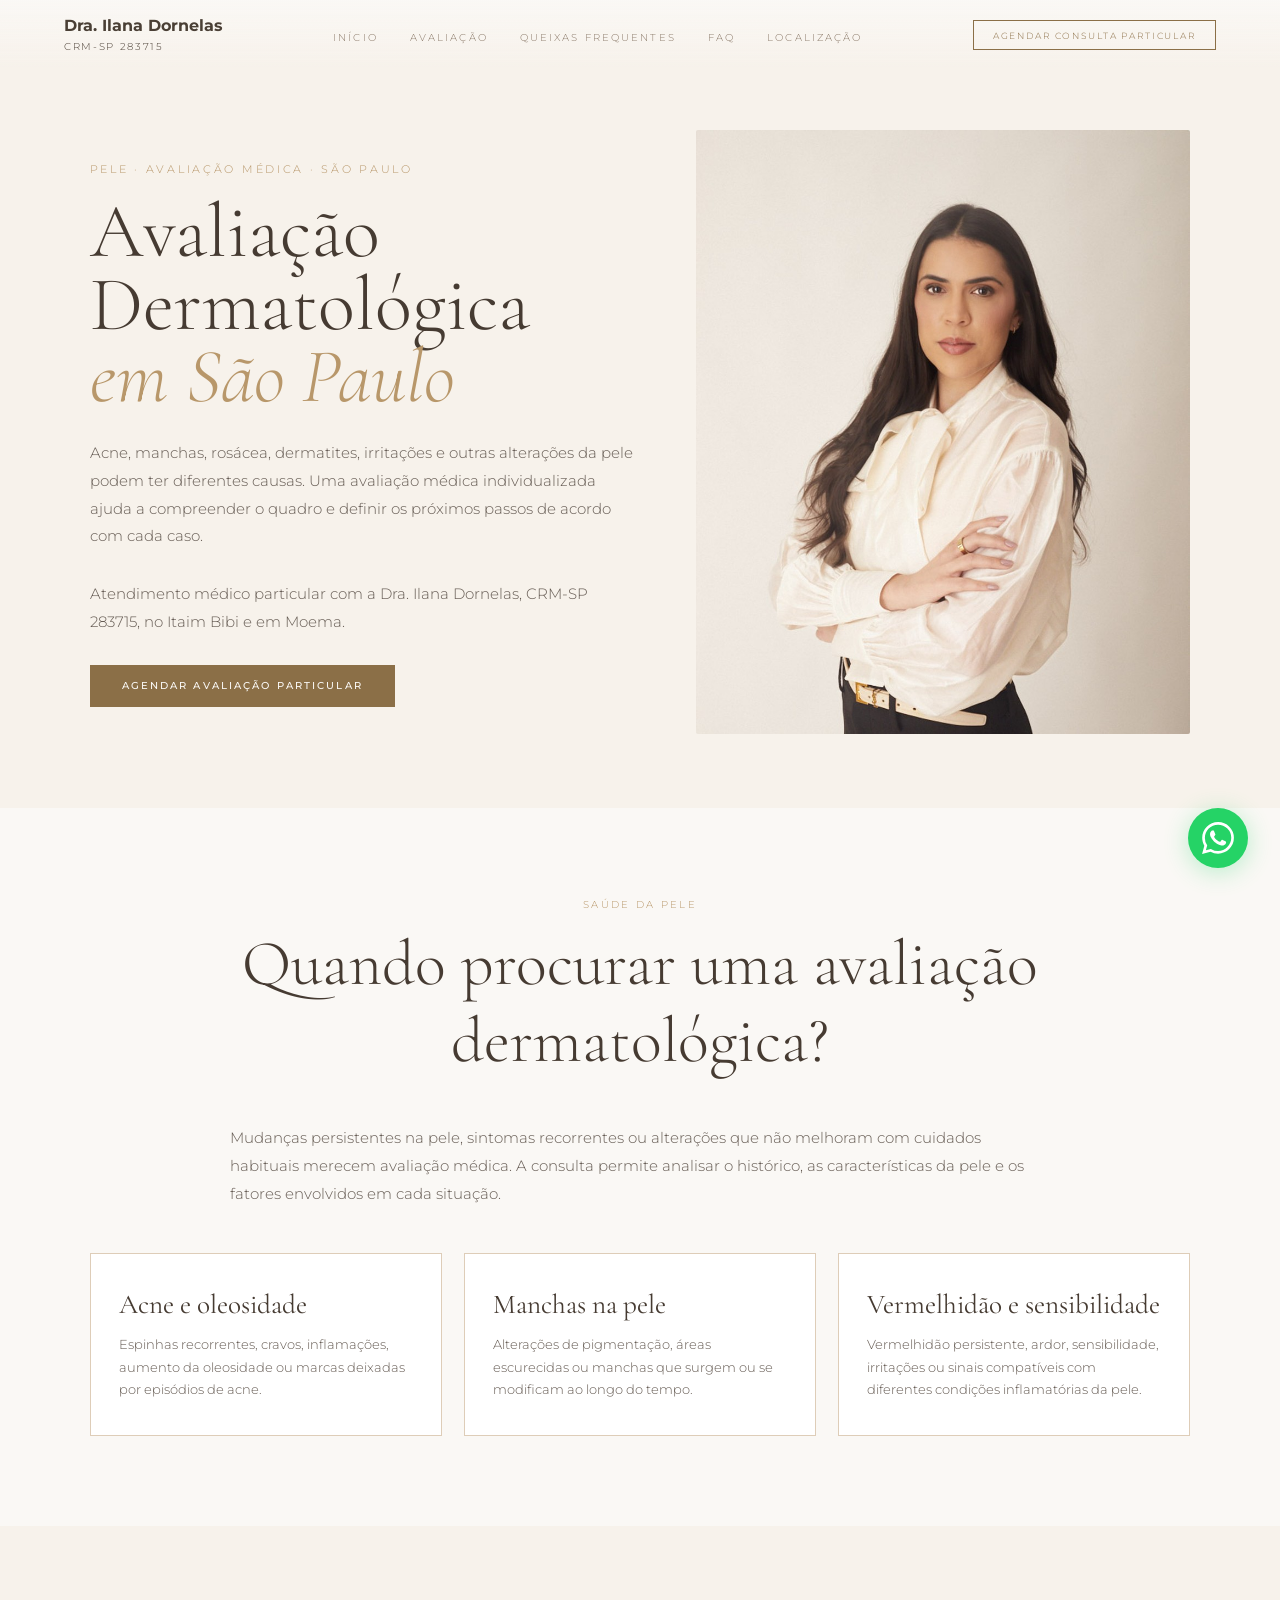
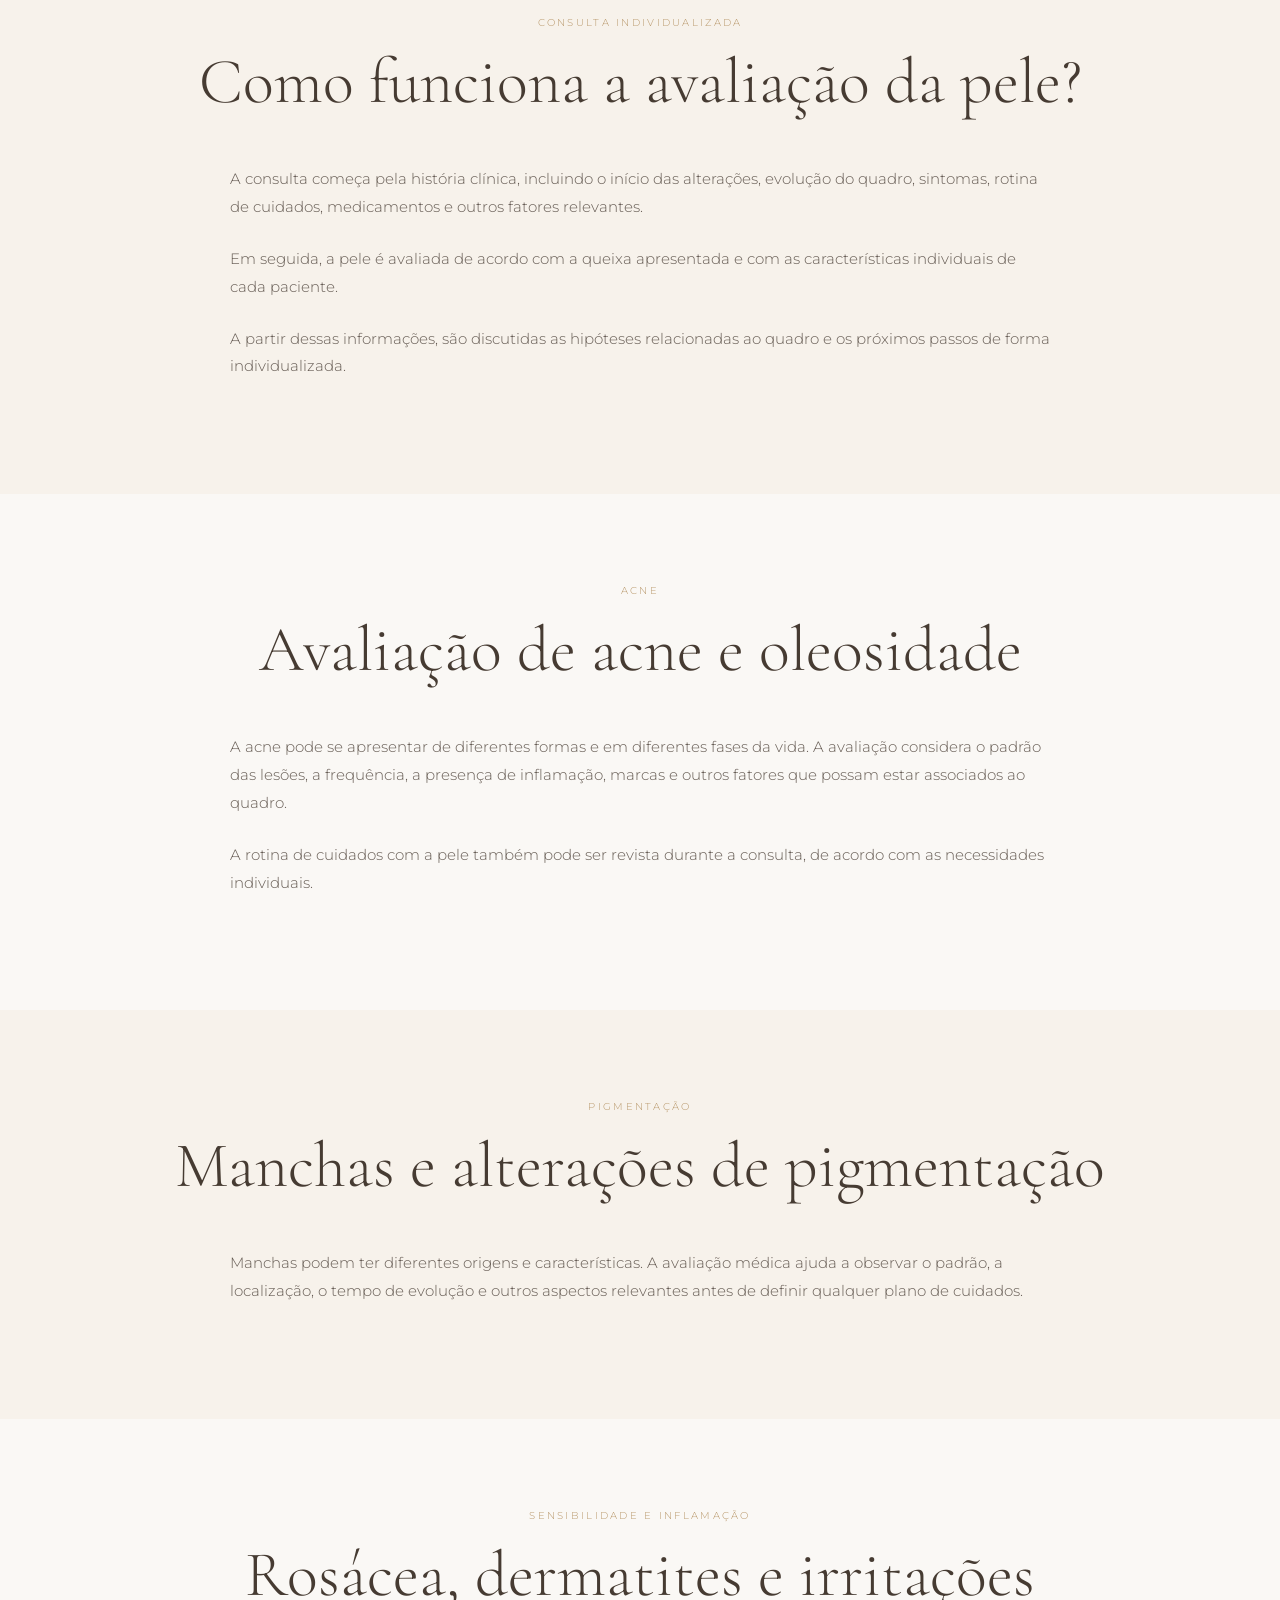
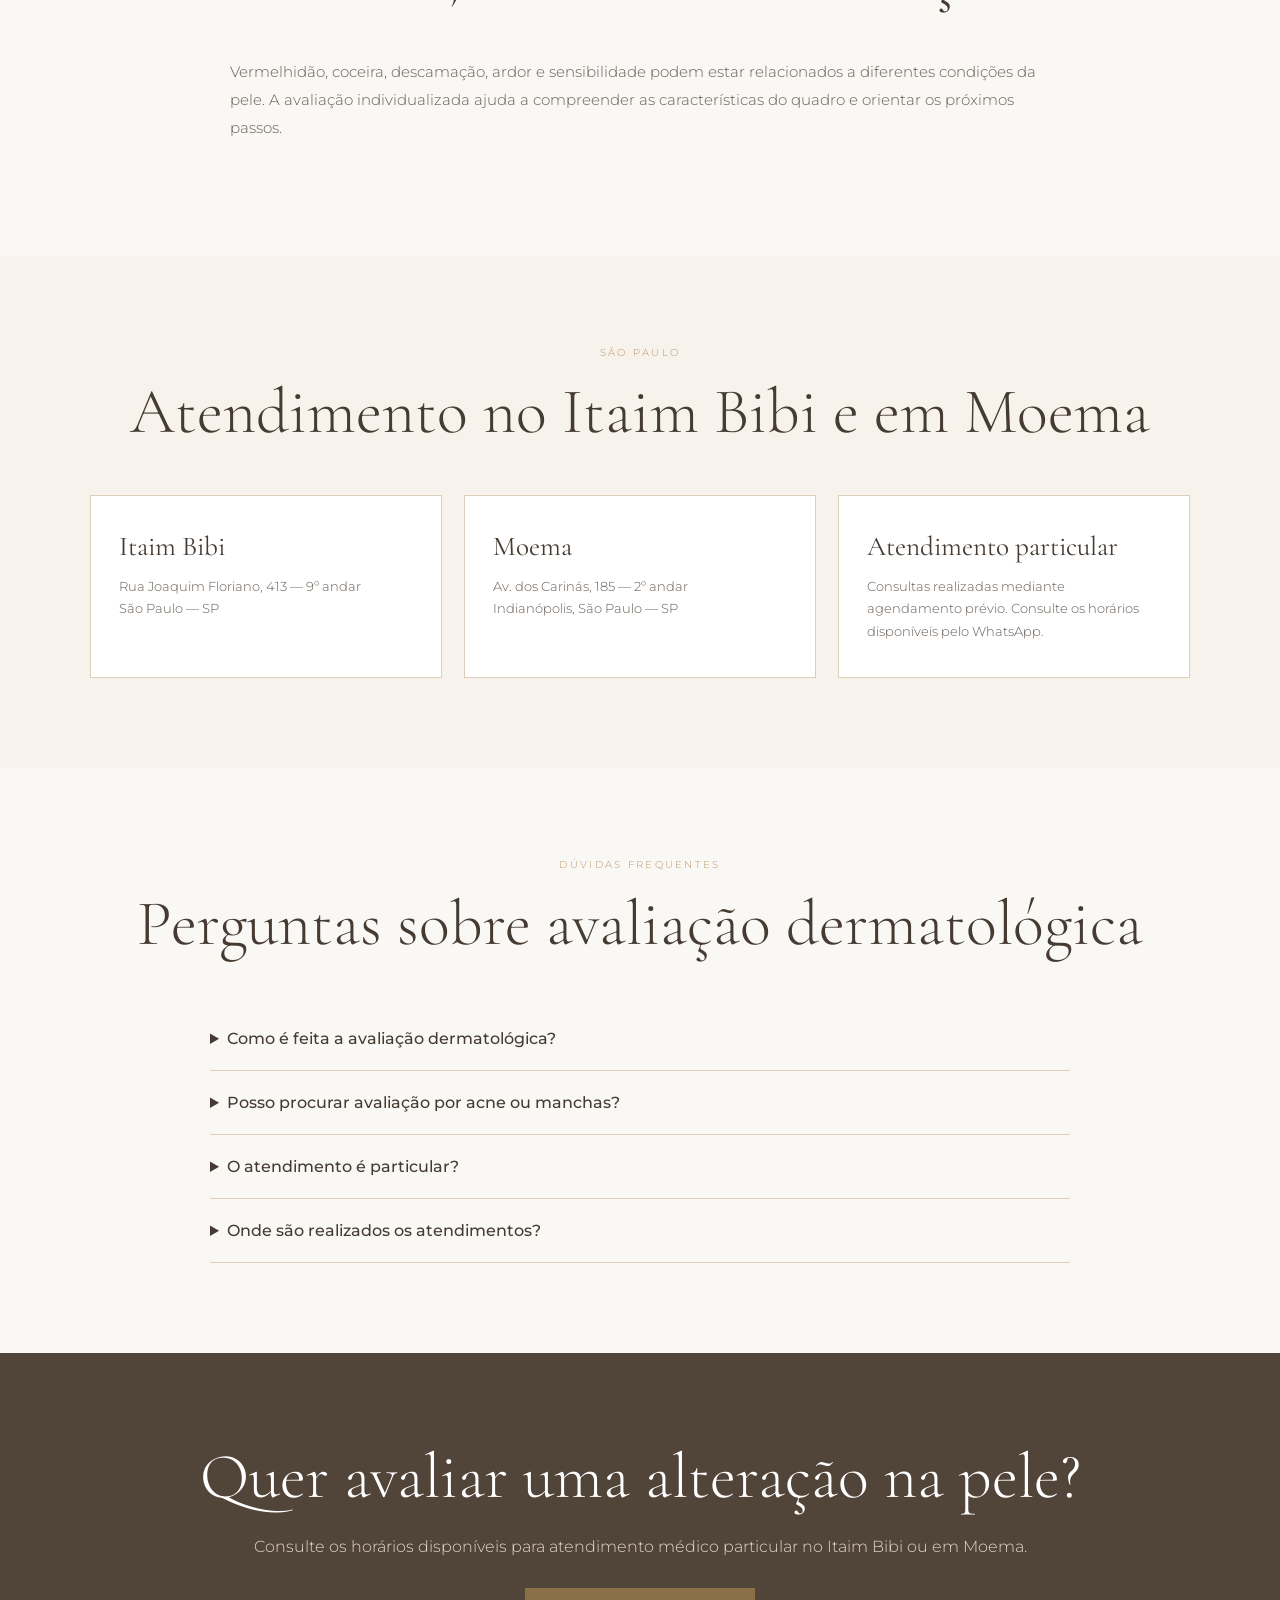
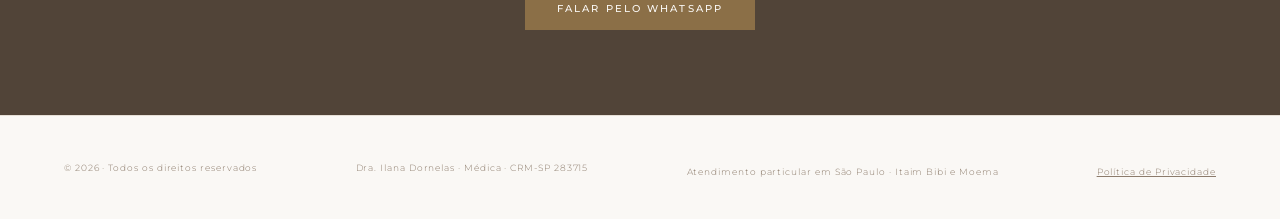
==== avaliacao-dermatologica-sao-paulo/index.html @ 8acc09e6 "corrige estrutura da landing de avaliacao dermatologica" ====
<!DOCTYPE html>
<html lang="pt-BR">
<head>

<!-- Google Tag Manager -->
<script>
(function(w,d,s,l,i){
  w[l]=w[l]||[];
  w[l].push({'gtm.start':new Date().getTime(),event:'gtm.js'});
  var f=d.getElementsByTagName(s)[0],
      j=d.createElement(s),
      dl=l!='dataLayer'?'&l='+l:'';
  j.async=true;
  j.src='https://www.googletagmanager.com/gtm.js?id='+i+dl;
  f.parentNode.insertBefore(j,f);
})(window,document,'script','dataLayer','GTM-52NNBG28');
</script>
<!-- End Google Tag Manager -->

<meta charset="UTF-8">
<meta name="viewport" content="width=device-width, initial-scale=1.0">

<title>Avaliação Dermatológica em São Paulo | Dra. Ilana Dornelas</title>

<meta name="description"
content="Avaliação dermatológica em São Paulo para acne, manchas, rosácea, dermatites, irritações e outras alterações da pele. Atendimento médico particular no Itaim Bibi e em Moema.">

<meta name="author" content="Dra. Ilana Dornelas">
<meta name="robots" content="index, follow">
<meta name="theme-color" content="#B8976A">

<link rel="canonical"
href="https://drailanadornelas.com.br/avaliacao-dermatologica-sao-paulo/">

<!-- Open Graph -->
<meta property="og:type" content="website">
<meta property="og:url"
content="https://drailanadornelas.com.br/avaliacao-dermatologica-sao-paulo/">
<meta property="og:title"
content="Avaliação Dermatológica em São Paulo | Dra. Ilana Dornelas">
<meta property="og:description"
content="Consulta médica particular para avaliação de acne, manchas, rosácea, dermatites, irritações e outras alterações da pele em São Paulo.">
<meta property="og:image"
content="https://drailanadornelas.com.br/assets/images/og-image.jpg">
<meta property="og:locale" content="pt_BR">
<meta property="og:site_name" content="Dra. Ilana Dornelas">

<!-- Favicons -->
<link rel="icon" type="image/svg+xml" href="../assets/images/favicon.svg">
<link rel="icon" type="image/png" sizes="32x32"
href="../assets/images/favicon-32x32.png">
<link rel="apple-touch-icon" sizes="180x180"
href="../assets/images/apple-touch-icon.png">

<!-- Structured Data -->
<script type="application/ld+json">
{
  "@context": "https://schema.org",
  "@type": "MedicalWebPage",
  "name": "Avaliação Dermatológica em São Paulo",
  "description": "Informações sobre avaliação médica da pele para acne, manchas, rosácea, dermatites, irritações e outras alterações cutâneas.",
  "url": "https://drailanadornelas.com.br/avaliacao-dermatologica-sao-paulo/",
  "author": {
    "@type": "Person",
    "name": "Dra. Ilana Dornelas",
    "jobTitle": "Médica",
    "url": "https://drailanadornelas.com.br/"
  }
}
</script>

<link rel="preconnect" href="https://fonts.googleapis.com">
<link rel="preconnect" href="https://fonts.gstatic.com" crossorigin>

<link href="https://fonts.googleapis.com/css2?family=Cormorant+Garamond:ital,wght@0,300;0,400;0,500;1,300;1,400&family=Montserrat:wght@300;400;500;600&display=swap"
rel="stylesheet">

<link rel="stylesheet" href="../assets/css/style.css">

<style>
.lp-hero {
  min-height: 88vh;
  display: flex;
  align-items: center;
  padding: 130px 7% 70px;
  background: #f7f2eb;
}

.lp-hero-grid {
  width: 100%;
  max-width: 1280px;
  margin: auto;
  display: grid;
  grid-template-columns: 1.05fr .95fr;
  gap: 60px;
  align-items: center;
}

.lp-eyebrow {
  font-family: Montserrat, sans-serif;
  text-transform: uppercase;
  letter-spacing: .25em;
  font-size: .68rem;
  color: #B8976A;
  margin-bottom: 20px;
}

.lp-title {
  font-family: "Cormorant Garamond", serif;
  font-weight: 300;
  font-size: clamp(3rem,6vw,5.4rem);
  line-height: .95;
  color: #463b32;
  margin: 0 0 25px;
}

.lp-title em {
  color: #B8976A;
  font-weight: 300;
}

.lp-intro {
  max-width: 620px;
  font-family: Montserrat, sans-serif;
  font-size: .96rem;
  line-height: 1.8;
  color: #665c54;
  margin-bottom: 30px;
}

.lp-photo {
  width: 100%;
  max-height: 660px;
  object-fit: cover;
  object-position: top center;
  border-radius: 2px;
}

.lp-section {
  padding: 90px 7%;
}

.lp-section.alt {
  background: #f7f2eb;
}

.lp-inner {
  max-width: 1120px;
  margin: auto;
}

.lp-label {
  text-align: center;
  font-family: Montserrat, sans-serif;
  text-transform: uppercase;
  letter-spacing: .22em;
  font-size: .65rem;
  color: #B8976A;
  margin-bottom: 14px;
}

.lp-h2 {
  text-align: center;
  font-family: "Cormorant Garamond", serif;
  font-weight: 300;
  font-size: clamp(2.4rem,5vw,4rem);
  color: #463b32;
  margin: 0 0 45px;
}

.lp-text {
  max-width: 820px;
  margin: 0 auto 24px;
  font-family: Montserrat, sans-serif;
  line-height: 1.85;
  color: #665c54;
  font-size: .94rem;
}

.lp-grid {
  display: grid;
  grid-template-columns: repeat(3,1fr);
  gap: 22px;
  margin-top: 45px;
}

.lp-card {
  padding: 34px 28px;
  border: 1px solid #decdb8;
  background: #fff;
}

.lp-card h3 {
  font-family: "Cormorant Garamond", serif;
  font-size: 1.7rem;
  font-weight: 400;
  color: #463b32;
  margin: 0 0 12px;
}

.lp-card p {
  font-family: Montserrat, sans-serif;
  line-height: 1.7;
  font-size: .84rem;
  color: #665c54;
}

.lp-cta {
  padding: 85px 7%;
  text-align: center;
  background: #514438;
}

.lp-cta h2 {
  font-family: "Cormorant Garamond", serif;
  color: #fff;
  font-size: clamp(2.5rem,5vw,4rem);
  font-weight: 300;
  margin: 0 0 18px;
}

.lp-cta p {
  color: #e5d9ca;
  font-family: Montserrat, sans-serif;
  margin-bottom: 28px;
  line-height: 1.7;
}

.lp-faq {
  max-width: 860px;
  margin: auto;
}

.lp-faq details {
  border-bottom: 1px solid #decdb8;
  padding: 22px 0;
}

.lp-faq summary {
  cursor: pointer;
  font-family: Montserrat, sans-serif;
  color: #463b32;
  font-weight: 500;
}

.lp-faq details p {
  font-family: Montserrat, sans-serif;
  line-height: 1.75;
  color: #665c54;
  font-size: .9rem;
  margin-top: 15px;
}

@media (max-width: 800px) {
  .lp-hero {
    padding: 105px 6% 55px;
  }

  .lp-hero-grid {
    grid-template-columns: 1fr;
    gap: 35px;
  }

  .lp-photo {
    max-height: 500px;
  }

  .lp-grid {
    grid-template-columns: 1fr;
  }

  .lp-section {
    padding: 65px 6%;
  }
}
</style>

</head>

<body>

<!-- Google Tag Manager noscript -->
<noscript>
<iframe src="https://www.googletagmanager.com/ns.html?id=GTM-52NNBG28"
height="0" width="0" style="display:none;visibility:hidden"></iframe>
</noscript>

<nav id="navbar">

  <div class="nav-logo">
    <a href="/" style="text-decoration:none;color:inherit;">
      <strong>Dra. Ilana Dornelas</strong><br>
      <span style="font-size:.65rem;letter-spacing:.16em;">
        CRM-SP 283715
      </span>
    </a>
  </div>

  <ul class="nav-links">
    <li><a href="/">Início</a></li>
    <li><a href="#avaliacao">Avaliação</a></li>
    <li><a href="#queixas">Queixas frequentes</a></li>
    <li><a href="#faq">FAQ</a></li>
    <li><a href="#localizacao">Localização</a></li>
  </ul>

  <a href="#agendamento" class="nav-cta">
    Agendar Consulta Particular
  </a>

</nav>


<!-- HERO -->
<section class="lp-hero">

  <div class="lp-hero-grid">

    <div>

      <p class="lp-eyebrow">
        Pele · Avaliação Médica · São Paulo
      </p>

      <h1 class="lp-title">
        Avaliação Dermatológica<br>
        <em>em São Paulo</em>
      </h1>

      <p class="lp-intro">
        Acne, manchas, rosácea, dermatites, irritações e outras alterações
        da pele podem ter diferentes causas. Uma avaliação médica individualizada
        ajuda a compreender o quadro e definir os próximos passos de acordo com cada caso.
      </p>

      <p class="lp-intro">
        Atendimento médico particular com a Dra. Ilana Dornelas,
        CRM-SP 283715, no Itaim Bibi e em Moema.
      </p>

      <a href="#agendamento" class="btn-primary">
        Agendar Avaliação Particular
      </a>

    </div>

    <div>
      <img
        src="../assets/images/dra-ilana.jpg"
        alt="Dra. Ilana Dornelas - avaliação dermatológica em São Paulo"
        class="lp-photo">
    </div>

  </div>

</section>


<!-- QUANDO AVALIAR -->
<section class="lp-section" id="avaliacao">

  <div class="lp-inner">

    <p class="lp-label">Saúde da pele</p>

    <h2 class="lp-h2">
      Quando procurar uma avaliação dermatológica?
    </h2>

    <p class="lp-text">
      Mudanças persistentes na pele, sintomas recorrentes ou alterações que não melhoram
      com cuidados habituais merecem avaliação médica. A consulta permite analisar o
      histórico, as características da pele e os fatores envolvidos em cada situação.
    </p>

    <div class="lp-grid" id="queixas">

      <div class="lp-card">
        <h3>Acne e oleosidade</h3>
        <p>
          Espinhas recorrentes, cravos, inflamações, aumento da oleosidade
          ou marcas deixadas por episódios de acne.
        </p>
      </div>

      <div class="lp-card">
        <h3>Manchas na pele</h3>
        <p>
          Alterações de pigmentação, áreas escurecidas ou manchas que surgem
          ou se modificam ao longo do tempo.
        </p>
      </div>

      <div class="lp-card">
        <h3>Vermelhidão e sensibilidade</h3>
        <p>
          Vermelhidão persistente, ardor, sensibilidade, irritações ou sinais
          compatíveis com diferentes condições inflamatórias da pele.
        </p>
      </div>

    </div>

  </div>

</section>


<!-- COMO FUNCIONA -->
<section class="lp-section alt">

  <div class="lp-inner">

    <p class="lp-label">Consulta individualizada</p>

    <h2 class="lp-h2">
      Como funciona a avaliação da pele?
    </h2>

    <p class="lp-text">
      A consulta começa pela história clínica, incluindo o início das alterações,
      evolução do quadro, sintomas, rotina de cuidados, medicamentos e outros
      fatores relevantes.
    </p>

    <p class="lp-text">
      Em seguida, a pele é avaliada de acordo com a queixa apresentada e com as
      características individuais de cada paciente.
    </p>

    <p class="lp-text">
      A partir dessas informações, são discutidas as hipóteses relacionadas ao
      quadro e os próximos passos de forma individualizada.
    </p>

  </div>

</section>


<!-- ACNE -->
<section class="lp-section">

  <div class="lp-inner">

    <p class="lp-label">Acne</p>

    <h2 class="lp-h2">
      Avaliação de acne e oleosidade
    </h2>

    <p class="lp-text">
      A acne pode se apresentar de diferentes formas e em diferentes fases da vida.
      A avaliação considera o padrão das lesões, a frequência, a presença de inflamação,
      marcas e outros fatores que possam estar associados ao quadro.
    </p>

    <p class="lp-text">
      A rotina de cuidados com a pele também pode ser revista durante a consulta,
      de acordo com as necessidades individuais.
    </p>

  </div>

</section>


<!-- MANCHAS -->
<section class="lp-section alt">

  <div class="lp-inner">

    <p class="lp-label">Pigmentação</p>

    <h2 class="lp-h2">
      Manchas e alterações de pigmentação
    </h2>

    <p class="lp-text">
      Manchas podem ter diferentes origens e características. A avaliação médica
      ajuda a observar o padrão, a localização, o tempo de evolução e outros aspectos
      relevantes antes de definir qualquer plano de cuidados.
    </p>

  </div>

</section>


<!-- ROSÁCEA / DERMATITES -->
<section class="lp-section">

  <div class="lp-inner">

    <p class="lp-label">Sensibilidade e inflamação</p>

    <h2 class="lp-h2">
      Rosácea, dermatites e irritações
    </h2>

    <p class="lp-text">
      Vermelhidão, coceira, descamação, ardor e sensibilidade podem estar relacionados
      a diferentes condições da pele. A avaliação individualizada ajuda a compreender
      as características do quadro e orientar os próximos passos.
    </p>

  </div>

</section>


<!-- LOCALIZAÇÃO -->
<section class="lp-section alt" id="localizacao">

  <div class="lp-inner">

    <p class="lp-label">São Paulo</p>

    <h2 class="lp-h2">
      Atendimento no Itaim Bibi e em Moema
    </h2>

    <div class="lp-grid">

      <div class="lp-card">
        <h3>Itaim Bibi</h3>
        <p>
          Rua Joaquim Floriano, 413 — 9º andar<br>
          São Paulo — SP
        </p>
      </div>

      <div class="lp-card">
        <h3>Moema</h3>
        <p>
          Av. dos Carinás, 185 — 2º andar<br>
          Indianópolis, São Paulo — SP
        </p>
      </div>

      <div class="lp-card">
        <h3>Atendimento particular</h3>
        <p>
          Consultas realizadas mediante agendamento prévio.
          Consulte os horários disponíveis pelo WhatsApp.
        </p>
      </div>

    </div>

  </div>

</section>


<!-- FAQ -->
<section class="lp-section" id="faq">

  <div class="lp-inner">

    <p class="lp-label">Dúvidas frequentes</p>

    <h2 class="lp-h2">
      Perguntas sobre avaliação dermatológica
    </h2>

    <div class="lp-faq">

      <details>
        <summary>Como é feita a avaliação dermatológica?</summary>
        <p>
          A consulta inclui história clínica e avaliação da pele de acordo com
          a queixa apresentada e as características de cada paciente.
        </p>
      </details>

      <details>
        <summary>Posso procurar avaliação por acne ou manchas?</summary>
        <p>
          Sim. Acne, manchas, vermelhidão, irritações e outras alterações da pele
          podem ser avaliadas em consulta médica.
        </p>
      </details>

      <details>
        <summary>O atendimento é particular?</summary>
        <p>
          Sim. O atendimento é particular e realizado mediante agendamento prévio.
        </p>
      </details>

      <details>
        <summary>Onde são realizados os atendimentos?</summary>
        <p>
          Em São Paulo, no Itaim Bibi e em Moema.
        </p>
      </details>

    </div>

  </div>

</section>


<!-- CTA -->
<section class="lp-cta" id="agendamento">

  <h2>
    Quer avaliar uma alteração na pele?
  </h2>

  <p>
    Consulte os horários disponíveis para atendimento médico
    particular no Itaim Bibi ou em Moema.
  </p>

  <a
    href="https://wa.me/5511925243636?text=Olá!%20Gostaria%20de%20agendar%20uma%20avaliação%20dermatológica%20particular%20com%20a%20Dra.%20Ilana%20Dornelas."
    target="_blank"
    rel="noopener noreferrer"
    class="btn-primary">
    Falar pelo WhatsApp
  </a>

</section>


<footer>

  <div class="footer-copy">
    © 2026 · Todos os direitos reservados
  </div>

  <div class="footer-crm">
    Dra. Ilana Dornelas · Médica · CRM-SP 283715
  </div>

  <div class="footer-crm" style="margin-top:8px;">
    Atendimento particular em São Paulo · Itaim Bibi e Moema
  </div>

  <div class="footer-crm" style="margin-top:8px;">
    <a href="/privacidade.html"
       style="color:inherit;text-decoration:underline;">
      Política de Privacidade
    </a>
  </div>

</footer>


<a
href="https://wa.me/5511925243636?text=Olá!%20Gostaria%20de%20agendar%20uma%20avaliação%20dermatológica%20particular%20com%20a%20Dra.%20Ilana%20Dornelas."
class="whatsapp-float"
target="_blank"
rel="noopener noreferrer"
aria-label="Abrir WhatsApp para agendar avaliação dermatológica">

<svg viewBox="0 0 24 24" fill="white"
xmlns="http://www.w3.org/2000/svg">
<path d="M17.472 14.382c-.297-.149-1.758-.867-2.03-.967-.273-.099-.471-.148-.67.15-.197.297-.767.966-.94 1.164-.173.199-.347.223-.644.075-.297-.15-1.255-.463-2.39-1.475-.883-.788-1.48-1.761-1.653-2.059-.173-.297-.018-.458.13-.606.134-.133.298-.347.446-.52.149-.174.198-.298.298-.497.099-.198.05-.371-.025-.52-.075-.149-.669-1.612-.916-2.207-.242-.579-.487-.5-.669-.51-.173-.008-.371-.01-.57-.01-.198 0-.52.074-.792.372-.272.297-1.04 1.016-1.04 2.479 0 1.462 1.065 2.875 1.213 3.074.149.198 2.096 3.2 5.077 4.487.709.306 1.262.489 1.694.625.712.227 1.36.195 1.871.118.571-.085 1.758-.719 2.006-1.413.248-.694.248-1.289.173-1.413-.074-.124-.272-.198-.57-.347m-5.421 7.403h-.004a9.87 9.87 0 01-5.031-1.378l-.361-.214-3.741.982.998-3.648-.235-.374a9.86 9.86 0 01-1.51-5.26c.001-5.45 4.436-9.884 9.888-9.884 2.64 0 5.122 1.03 6.988 2.898a9.825 9.825 0 012.893 6.994c-.003 5.45-4.437 9.884-9.885 9.884m8.413-18.297A11.815 11.815 0 0012.05 0C5.495 0 .16 5.335.157 11.892c0 2.096.547 4.142 1.588 5.945L.057 24l6.305-1.654a11.882 11.882 0 005.683 1.448h.005c6.554 0 11.89-5.335 11.893-11.893a11.821 11.821 0 00-3.48-8.413Z"/>
</svg>

</a>

<script src="../assets/js/main.js"></script>

</body>
</html>
---- assets/css/style.css ----
*,*::before,*::after{margin:0;padding:0;box-sizing:border-box}

/* ── MANUAL DE MARCA: VARIÁVEIS OFICIAIS ── */
:root{
  --gold:#B8976A;
  --gold-dark:#8B6F47;
  --gold-pale:#D4B896;
  --cream:#FAF8F5;
  --warm:#F2EDE6;
  --surface:#EDE8E0;
  --muted-bg:#E0D9CF;
  --obsidian:#1A1410;
  --text:#4A3F35;
  --text-sec:#6B5A4E;
  --text-muted:#8C7B6B;
  --border:rgba(139,111,71,0.18);
  --border-subtle:rgba(139,111,71,0.08);
  --font-serif:'Cormorant Garamond',Georgia,serif;
  --font-sans:'Montserrat',sans-serif;

  /* Tamanhos tipográficos conforme manual página 6 */
  --font-h1:48pt;
  --font-h2:28pt;
  --font-h3:14pt;
  --font-body:10pt;
  --font-label:7pt;

  /* Letter-spacing */
  --ls-label:0.35em;
  --ls-nav:0.22em;
  --ls-h3:0.08em;

  /* Espaçamentos consistentes */
  --section-padding:7rem 4rem;
  --section-gap:3rem;
  --card-gap:2rem;

  /* Logo sizes */
  --logo-nav-height:56px;
  --logo-footer-height:32px;
}

html{scroll-behavior:smooth}
body{font-family:var(--font-sans);background:var(--cream);color:var(--text);font-weight:300;overflow-x:hidden}

/* ── ANIMAÇÕES ── */
@keyframes fadeInUp{from{opacity:0;transform:translateY(30px)}to{opacity:1;transform:translateY(0)}}
@keyframes fadeIn{from{opacity:0}to{opacity:1}}
.fade-in-up{opacity:0;animation:fadeInUp 0.8s ease-out forwards}
.fade-in{opacity:0;animation:fadeIn 0.6s ease-out forwards}

/* ── NAV ── */
nav{position:fixed;top:0;left:0;right:0;z-index:100;padding:1rem 4rem;display:flex;align-items:center;justify-content:space-between;background:linear-gradient(to bottom,rgba(250,248,245,0.98),rgba(250,248,245,0));transition:background 0.3s,padding 0.3s}
nav.scrolled{background:rgba(250,248,245,0.98);border-bottom:0.5px solid var(--border);padding:0.7rem 4rem}
.nav-logo{display:flex;align-items:center}
.nav-logo-img{display:block;height:var(--logo-nav-height);width:auto;transition:opacity 0.3s ease}
.nav-logo:hover .nav-logo-img{opacity:0.85}
.nav-logo-desktop{display:block}
.nav-logo-mobile{display:none}
.nav-links{display:flex;gap:2rem;list-style:none}
.nav-links a{font-size:0.6rem;letter-spacing:0.22em;text-transform:uppercase;color:var(--text-muted);text-decoration:none;transition:color 0.3s}
.nav-links a:hover{color:var(--gold-dark)}
.nav-cta{font-size:0.58rem;letter-spacing:0.2em;text-transform:uppercase;color:var(--gold-dark);border:0.5px solid var(--gold-dark);padding:0.55rem 1.2rem;text-decoration:none;transition:all 0.3s}
.nav-cta:hover{background:var(--gold-dark);color:var(--cream)}
.nav-burger{display:none;flex-direction:column;gap:5px;background:none;border:none;cursor:pointer;padding:4px}
.nav-burger span{display:block;width:22px;height:1px;background:var(--gold-dark)}

/* ── MOBILE MENU ── */
.mobile-menu{display:none;flex-direction:column;position:fixed;top:0;left:0;right:0;bottom:0;background:var(--cream);z-index:99;padding:5rem 2rem 2rem}
.mobile-menu.open{display:flex}
.mobile-menu a{font-size:0.75rem;letter-spacing:0.2em;text-transform:uppercase;color:var(--text-sec);text-decoration:none;padding:1.2rem 0;border-bottom:0.5px solid var(--border-subtle)}
.mobile-menu a:hover{color:var(--gold-dark)}
.mobile-cta{color:var(--gold-dark)!important;margin-top:1rem;border:0.5px solid var(--gold-dark)!important;text-align:center;padding:1rem!important}

/* ── BOTÕES ── */
.btn-primary{font-size:0.6rem;letter-spacing:0.22em;text-transform:uppercase;background:var(--gold-dark);color:var(--cream);padding:0.95rem 2rem;font-weight:500;font-family:var(--font-sans);transition:all 0.3s;display:inline-block;cursor:pointer;border:none;text-decoration:none;position:relative}
.btn-primary:hover{background:var(--gold)}
.btn-primary:active{transform:scale(0.98)}
.btn-primary:disabled{opacity:0.6;cursor:not-allowed}
.btn-primary.loading{pointer-events:none}
.btn-primary.loading::after{content:'';position:absolute;right:1rem;top:50%;transform:translateY(-50%);width:14px;height:14px;border:2px solid var(--cream);border-top-color:transparent;border-radius:50%;animation:spin 0.8s linear infinite}
@keyframes spin{to{transform:translateY(-50%) rotate(360deg)}}
.btn-ghost{font-size:0.6rem;letter-spacing:0.22em;text-transform:uppercase;color:var(--text-muted);text-decoration:none;transition:color 0.3s;border-bottom:0.5px solid var(--border);padding-bottom:0.2rem}
.btn-ghost:hover{color:var(--gold-dark)}
.btn-outline-gold{font-size:0.6rem;letter-spacing:0.22em;text-transform:uppercase;color:var(--gold-dark);border:0.5px solid var(--gold-dark);padding:0.9rem 2rem;text-decoration:none;transition:all 0.3s;display:inline-flex;align-items:center;gap:0.6rem;font-family:var(--font-sans)}
.btn-outline-gold:hover{background:var(--gold-dark);color:var(--cream)}

/* ── UTILS ── */
.section-label{font-size:var(--font-label);letter-spacing:var(--ls-label);text-transform:uppercase;color:var(--gold);margin-bottom:0.8rem;display:block}
.section-title{font-family:var(--font-serif);font-weight:300;font-size:clamp(2rem,3.5vw,var(--font-h2));line-height:1.15;color:var(--text)}
.section-title em{font-style:italic;color:var(--gold)}

/* ── ELEMENTOS DECORATIVOS ── */
.divider-gold{border-top:0.5px solid var(--gold-pale);width:100%;margin:1.5rem 0}
.divider-vertical{border-left:0.5px solid var(--gold-pale);height:40px}
.border-subtle{border:0.5px solid var(--border-subtle)}

/* ── HERO ── */
.hero{position:relative;min-height:100vh;display:flex;align-items:center;overflow:hidden;background:var(--warm)}
.hero-bg{position:absolute;inset:0;z-index:0}
.hero-bg.no-photo{background:#FAF8F5}
.hero-bg.no-photo::before{content:'';position:absolute;inset:0;background:repeating-linear-gradient(45deg,transparent,transparent 60px,rgba(139,111,71,0.025) 60px,rgba(139,111,71,0.025) 61px),repeating-linear-gradient(-45deg,transparent,transparent 60px,rgba(139,111,71,0.025) 60px,rgba(139,111,71,0.025) 61px)}
.hero-bg.no-photo .hero-overlay{background:transparent}
.hero-initials-placeholder{position:absolute;inset:0;display:flex;align-items:center;justify-content:center;z-index:1}
.hero-initials{font-family:var(--font-serif);font-size:clamp(180px,20vw,280px);font-weight:300;color:#D4B896;letter-spacing:0.05em;opacity:0.25}
.hero-photo{width:100%;height:100%;object-fit:cover;object-position:center top}
.hero-overlay{position:absolute;inset:0;background:linear-gradient(105deg,rgba(242,237,230,0.92) 0%,rgba(242,237,230,0.55) 40%,rgba(242,237,230,0) 70%)}
.hero-content{position:relative;z-index:2;padding:8rem 4rem;max-width:640px}
.hero-eyebrow{font-size:var(--font-label);letter-spacing:var(--ls-label);text-transform:uppercase;color:var(--gold);margin-bottom:1.2rem;display:block}
.hero-title{font-family:var(--font-serif);font-weight:300;font-size:clamp(3.2rem,6vw,var(--font-h1));line-height:1.02;margin-bottom:1rem;color:var(--text)}
.hero-title em{font-style:italic;color:var(--gold)}
.hero-sub{font-size:var(--font-h3);letter-spacing:var(--ls-h3);text-transform:uppercase;color:var(--text-muted);margin-bottom:.8rem;line-height:1.8}
.hero-particular{font-size:.85rem;letter-spacing:.03em;color:var(--gold);border:1px solid var(--gold);display:inline-block;padding:.4rem 1rem;border-radius:999px;margin-bottom:1.5rem}
.hero-desc{font-size:var(--font-body);line-height:1.9;color:var(--text-sec);margin-bottom:2.5rem;max-width:440px}
.hero-actions{display:flex;gap:1.5rem;align-items:center;flex-wrap:wrap}
.hero-scroll{position:absolute;bottom:2rem;left:50%;transform:translateX(-50%);z-index:2;cursor:pointer;width:24px;height:40px;border:1px solid rgba(139,111,71,0.3);border-radius:12px;display:flex;align-items:flex-start;justify-content:center;padding-top:6px}
.hero-scroll span{width:4px;height:8px;background:var(--gold);border-radius:2px;animation:scrolldown 1.8s ease-in-out infinite}

@media(min-width:993px){
  .hero-bg{left:auto;width:42%}
  .hero-content{max-width:560px}
}
@keyframes scrolldown{0%,100%{transform:translateY(0);opacity:1}50%{transform:translateY(8px);opacity:0.3}}

/* ── SOBRE ── */
.section-sobre{padding:7rem 4rem;background:var(--cream)}
.sobre-grid{display:grid;grid-template-columns:1fr 1.4fr;gap:6rem;align-items:center}
.sobre-photo-wrap{position:relative}
.sobre-photo-placeholder{height:520px;background:linear-gradient(135deg,#B8976A 0%,#8B6F47 100%);border:0.5px solid var(--border);display:flex;align-items:center;justify-content:center;overflow:hidden;position:relative}
.sobre-photo{width:100%;height:100%;object-fit:cover;object-position:center top}
.sobre-initials{font-family:var(--font-serif);font-size:clamp(120px,15vw,180px);font-weight:300;color:#FAF8F5;letter-spacing:0.05em;opacity:0.5}
.photo-initials{font-family:var(--font-serif);font-size:160px;font-weight:300;color:#D4B896;opacity:0.3;letter-spacing:0.05em}
.sobre-crm{position:absolute;bottom:-1.2rem;right:-1.2rem;background:var(--gold-dark);color:var(--cream);font-size:0.55rem;letter-spacing:0.2em;padding:0.5rem 1rem;font-weight:500;font-family:var(--font-sans)}
.sobre-text{font-size:var(--font-body);line-height:1.9;color:var(--text-sec);margin-top:1.2rem}
.sobre-text strong{color:var(--gold-dark);font-weight:500}
.sobre-diferenciais{margin-top:2.5rem;display:flex;flex-direction:column;gap:1.2rem}
.diferencial{display:flex;gap:1rem;align-items:flex-start}
.diferencial-icon{color:var(--gold);font-size:1rem;flex-shrink:0;margin-top:0.1rem;width:20px}
.diferencial-title{font-size:var(--font-body);font-weight:500;letter-spacing:var(--ls-h3);color:var(--text);margin-bottom:0.2rem}
.diferencial-desc{font-size:var(--font-body);color:var(--text-muted);line-height:1.6}

/* ── PREOCUPAÇÕES ── */
.section-preocupacoes{padding:7rem 4rem;background:var(--warm);border-top:0.5px solid var(--border-subtle)}
.preo-inner{display:grid;grid-template-columns:1fr 1fr;gap:6rem;align-items:center}
.preo-list{list-style:none;margin:2rem 0;display:flex;flex-direction:column;gap:0.9rem}
.preo-list li{font-size:var(--font-body);line-height:1.7;color:var(--text-sec);padding-left:1.2rem;position:relative}
.preo-list li::before{content:'—';position:absolute;left:0;color:var(--gold);font-size:0.7rem}
.preo-cta-text{font-size:0.84rem;line-height:1.8;color:var(--text-sec);margin-bottom:2rem;font-family:var(--font-serif);font-style:italic;font-size:1rem;border-left:2px solid var(--gold);padding-left:1rem;color:var(--gold-dark)}
.preo-image-placeholder{height:480px;background:var(--surface);border:0.5px solid var(--border);display:flex;flex-direction:column;align-items:center;justify-content:center;position:relative;overflow:hidden}
.preo-ornament{position:absolute;inset:20px;border:0.5px solid var(--border)}
.preo-quote{font-family:var(--font-serif);font-size:1.5rem;font-weight:300;font-style:italic;color:var(--gold-dark);text-align:center;line-height:1.5;position:relative;z-index:2;padding:0 2rem}
.preo-quote-autor{font-size:0.6rem;letter-spacing:0.2em;text-transform:uppercase;color:var(--text-muted);margin-top:1.2rem;position:relative;z-index:2}

/* ── ESPECIALIDADES ── */
.section-especialidades{padding:7rem 4rem;background:var(--cream)}
.esp-header{margin-bottom:3rem}
.esp-cards{display:grid;grid-template-columns:repeat(3,1fr);gap:2px;background:var(--border)}
.esp-card-img{position:relative;height:420px;overflow:hidden}
.esp-card-img--destaque{height:420px}
.esp-card-bg{position:absolute;inset:0;transition:transform 0.6s ease}
.esp-card-bg--rosto{background:linear-gradient(135deg,#c9b49a 0%,#a8896a 100%)}
.esp-card-bg--cabelo{background:linear-gradient(135deg,#8B7355 0%,#6B5235 100%)}
.esp-card-bg--laser{background:linear-gradient(135deg,#9eb0a8 0%,#7a9088 100%)}
.esp-card-bg--clinica{background:linear-gradient(135deg,#c4b89a 0%,#a09070 100%)}
.esp-card-bg--cirurgia{background:linear-gradient(135deg,#b5a898 0%,#8c7b6b 100%)}
.esp-card-bg--skincare{background:linear-gradient(135deg,#c2b5c8 0%,#9a8aa0 100%)}
.esp-card-img:hover .esp-card-bg{transform:scale(1.04)}
.esp-card-overlay{position:absolute;inset:0;background:linear-gradient(to top,rgba(26,20,16,0.92) 0%,rgba(26,20,16,0.45) 50%,rgba(26,20,16,0.15) 80%,transparent 100%)}
.esp-card-content{position:absolute;bottom:0;left:0;right:0;padding:2rem;z-index:2}
.esp-card-tag{font-size:var(--font-label);letter-spacing:0.25em;text-transform:uppercase;color:rgba(255,255,255,0.7);border:0.5px solid rgba(255,255,255,0.4);padding:0.25rem 0.6rem;display:inline-block;margin-bottom:0.8rem;font-family:var(--font-sans)}
.esp-card-tag--gold{color:var(--gold-pale);border-color:var(--gold-pale)}
.esp-card-title{font-family:var(--font-serif);font-size:var(--font-h2);font-weight:300;color:#FAF8F5;margin-bottom:0.6rem;line-height:1.2;text-shadow:0 1px 3px rgba(0,0,0,0.3)}
.esp-card-desc{font-size:var(--font-body);line-height:1.7;color:rgba(250,248,245,0.85);margin-bottom:1.2rem;text-shadow:0 1px 2px rgba(0,0,0,0.2)}
.esp-card-btn{font-size:0.58rem;letter-spacing:0.15em;text-transform:uppercase;color:#FAF8F5;background:none;border:0.5px solid rgba(250,248,245,0.5);padding:0.5rem 1rem;cursor:pointer;font-family:var(--font-sans);transition:all 0.3s}
.esp-card-btn:hover{background:var(--gold-dark);border-color:var(--gold-dark)}

/* ── O QUE VAI ENCONTRAR ── */
.section-encontrar{padding:7rem 4rem;background:var(--warm)}
.encontrar-grid{display:grid;grid-template-columns:repeat(3,1fr);gap:2px;background:var(--border);margin-top:1rem}
.encontrar-card{background:var(--warm);padding:3rem 2.5rem;transition:background 0.3s}
.encontrar-card:hover{background:var(--surface)}
.encontrar-icon{font-size:1.3rem;color:var(--gold);margin-bottom:1.4rem}
.encontrar-title{font-family:var(--font-serif);font-size:1.3rem;font-weight:400;color:var(--text);margin-bottom:0.8rem}
.encontrar-desc{font-size:0.76rem;line-height:1.8;color:var(--text-muted)}

/* ── FAQ ── */
.section-faq{padding:7rem 4rem;background:var(--cream)}
.faq-list{max-width:760px;margin:0 auto;display:flex;flex-direction:column;gap:2px;background:var(--border)}
.faq-item{background:var(--cream)}
.faq-question{width:100%;background:none;border:none;padding:1.4rem 2rem;display:flex;justify-content:space-between;align-items:center;cursor:pointer;text-align:left;gap:1rem;transition:background 0.3s}
.faq-question:hover{background:var(--warm)}
.faq-question span:first-child{font-size:0.82rem;color:var(--text);line-height:1.5;font-family:var(--font-sans);font-weight:300}
.faq-icon{font-size:1.2rem;color:var(--gold);flex-shrink:0;transition:transform 0.3s}
.faq-item.open .faq-icon{transform:rotate(45deg)}
.faq-answer{display:none;padding:0 2rem 1.4rem;font-size:0.8rem;line-height:1.9;color:var(--text-sec)}
.faq-item.open .faq-answer{display:block}

/* ── INSTAGRAM ── */
.section-instagram{padding:7rem 4rem;background:var(--warm);text-align:center}
.insta-handle{font-family:var(--font-serif);font-size:1.1rem;font-style:italic;color:var(--gold);margin:0.5rem 0 2.5rem;letter-spacing:0.05em}
.insta-grid{display:grid;grid-template-columns:repeat(6,1fr);gap:2px;max-width:900px;margin:0 auto 2rem;background:var(--border)}
.insta-placeholder{aspect-ratio:1;background:linear-gradient(135deg,var(--surface) 0%,var(--warm) 50%,var(--gold-pale) 100%);transition:transform 0.3s,opacity 0.3s;position:relative;overflow:hidden}
.insta-placeholder::before{content:'';position:absolute;inset:8px;border:1px dashed rgba(139,111,71,0.2)}
.insta-placeholder::after{content:'\2606';position:absolute;top:50%;left:50%;transform:translate(-50%,-50%);font-size:2rem;color:rgba(184,151,106,0.3)}
.insta-placeholder:hover{transform:scale(1.05);opacity:0.9}

/* ── LOCALIZAÇÃO ── */
.section-localizacao{padding:7rem 4rem;background:var(--cream)}
.loc-units{display:grid;grid-template-columns:1fr 1fr;gap:3.5rem;align-items:start}
.loc-unit{display:flex;flex-direction:column;gap:1.5rem}
.localizacao-grid{display:grid;grid-template-columns:1fr 1fr;gap:5rem;align-items:start}
.loc-details{margin:1.5rem 0 1.5rem;display:flex;flex-direction:column;gap:1.1rem}
.loc-detail{display:flex;align-items:flex-start;gap:1rem}
.loc-icon{width:32px;height:32px;border:0.5px solid var(--border);display:flex;align-items:center;justify-content:center;flex-shrink:0;margin-top:0.2rem}
.loc-icon svg{width:14px;height:14px;stroke:var(--gold);fill:none}
.loc-label{font-size:0.52rem;letter-spacing:0.22em;text-transform:uppercase;color:var(--text-muted);margin-bottom:0.3rem}
.loc-value{font-size:0.84rem;color:var(--text-sec);line-height:1.7}
.map-wrap{border:0.5px solid var(--border);overflow:hidden}
.map-wrap iframe{display:block}

/* ── AGENDAMENTO ── */
.section-agendamento{background:var(--surface);border-top:0.5px solid var(--border);text-align:center;padding:7rem 4rem}
.section-agendamento .section-title{font-size:clamp(2rem,4vw,3.5rem);margin-bottom:0.8rem}
.ag-subtitle{font-size:0.82rem;color:var(--text-muted);margin-bottom:2.5rem;line-height:1.7}
.ag-subtitle strong{color:var(--gold-dark);font-weight:400}
.ag-form{max-width:580px;margin:0 auto;display:grid;grid-template-columns:1fr 1fr;gap:1rem}
.ag-form input,.ag-form select{background:var(--cream);border:0.5px solid var(--border);color:var(--text);padding:1rem 1.2rem;font-family:var(--font-sans);font-size:0.76rem;font-weight:300;letter-spacing:0.05em;outline:none;transition:border-color 0.3s;-webkit-appearance:none;width:100%}
.ag-form input::placeholder{color:var(--text-muted)}
.ag-form select option{background:var(--cream);color:var(--text)}
.ag-form input:focus,.ag-form select:focus{border-color:var(--gold)}
.ag-form-full{grid-column:1/-1}
.ag-submit{grid-column:1/-1;background:var(--gold-dark);color:var(--cream);border:none;padding:1.1rem;font-family:var(--font-sans);font-size:0.65rem;font-weight:500;letter-spacing:0.25em;text-transform:uppercase;cursor:pointer;transition:background 0.3s}
.ag-submit:hover{background:var(--gold)}
.ag-note{grid-column:1/-1;font-size:0.62rem;color:var(--text-muted);letter-spacing:0.04em}
.ag-note-top{font-size:0.85rem;color:var(--gold-dark);margin-bottom:1.5rem;font-weight:500}

/* ── WIDGET LIVANCE ── */
.section-widget-livance{background:var(--cream);border-top:0.5px solid var(--border);padding:7rem 4rem}
.widget-container{max-width:900px;margin:0 auto}
.widget-wrapper{margin-top:2rem;display:flex;justify-content:center;align-items:center;padding:2rem 0}

/* ── FOOTER ── */
footer{padding:2.5rem 4rem;display:flex;align-items:center;justify-content:space-between;border-top:0.5px solid var(--border);background:var(--cream)}
.footer-logo{padding:12px}
.footer-logo-img{display:block;height:var(--logo-footer-height);width:auto;transition:transform 0.3s ease}
.footer-logo:hover .footer-logo-img{transform:scale(1.02)}
.footer-copy{font-size:0.58rem;color:var(--text-muted);letter-spacing:0.1em}
.footer-crm{font-size:0.58rem;color:var(--text-muted);letter-spacing:0.1em;text-align:right;line-height:1.7}

/* ── WHATSAPP FLOAT ── */
.whatsapp-float{position:fixed;bottom:2rem;right:2rem;z-index:200;width:60px;height:60px;background:#25D366;border-radius:50%;display:flex;align-items:center;justify-content:center;cursor:pointer;transition:transform 0.3s,box-shadow 0.3s;box-shadow:0 4px 24px rgba(37,211,102,0.3);text-decoration:none}
.whatsapp-float:hover{transform:scale(1.1);box-shadow:0 6px 32px rgba(37,211,102,0.4)}
.whatsapp-float svg{width:32px;height:32px}

/* ── RESPONSIVE ── */
@media(max-width:1024px){.esp-cards{grid-template-columns:repeat(2,1fr)}.insta-grid{grid-template-columns:repeat(3,1fr)}}
@media(max-width:768px){
  nav{padding:1rem 1.5rem}nav.scrolled{padding:0.7rem 1.5rem}
  .nav-links,.nav-cta{display:none}.nav-burger{display:flex}
  .nav-logo-desktop{display:none}.nav-logo-mobile{display:block}
  .hero-content{padding:6rem 1.5rem 3rem}
  .hero-title{font-size:clamp(2.5rem,8vw,3.5rem)}
  .hero-actions{flex-direction:column;width:100%}.hero-actions .btn-primary,.hero-actions .btn-ghost{width:100%;text-align:center}
  .section-title{font-size:clamp(1.8rem,5vw,2.5rem)}
  .section-sobre,.section-preocupacoes,.section-especialidades,.section-encontrar,.section-faq,.section-instagram,.section-localizacao,.section-agendamento,.section-widget-livance{padding:5rem 1.5rem}
  .sobre-grid,.preo-inner,.localizacao-grid{grid-template-columns:1fr;gap:3rem}
  .loc-units{grid-template-columns:1fr;gap:3rem}
  .sobre-photo-placeholder{height:400px}
  .sobre-photo{object-position:center top}
  .esp-cards{grid-template-columns:1fr}.esp-card-img,.esp-card-img--destaque{height:320px}
  .encontrar-grid{grid-template-columns:1fr}
  .encontrar-card{padding:2rem 1.5rem}
  .insta-grid{grid-template-columns:repeat(3,1fr)}
  .ag-form{grid-template-columns:1fr}.ag-form-full,.ag-submit,.ag-note{grid-column:1}
  footer{flex-direction:column;gap:1.2rem;text-align:center;padding:2rem 1.5rem}.footer-crm{text-align:center}
  .whatsapp-float{bottom:1rem;right:1rem;width:56px;height:56px}
  .whatsapp-float svg{width:28px;height:28px}
  .preo-image-placeholder{height:320px}
  .preo-quote{font-size:1.2rem;padding:0 1.5rem}
}
@media(max-width:480px){
  .hero-title{font-size:clamp(2.2rem,9vw,2.8rem)}
  .hero-desc{font-size:0.85rem}
  .section-title{font-size:clamp(1.6rem,6vw,2rem)}
  .sobre-photo-placeholder{height:320px}
  .diferencial{flex-direction:column;gap:0.5rem}
  .diferencial-icon{margin-top:0}
  .preo-list{gap:1.2rem}
  .preo-list li{padding-left:1.5rem}
  .encontrar-card{padding:1.5rem 1rem}
  .encontrar-desc{font-size:0.7rem}
  .insta-grid{grid-template-columns:repeat(2,1fr)}
  .whatsapp-float{width:52px;height:52px}
  .whatsapp-float svg{width:26px;height:26px}
  .map-wrap iframe{height:240px}
}

/* Fix para landscape mobile */
@media(max-width:768px) and (max-height:500px){
  .hero{min-height:auto;padding:4rem 0}
  .hero-content{padding:4rem 1.5rem 2rem}
}
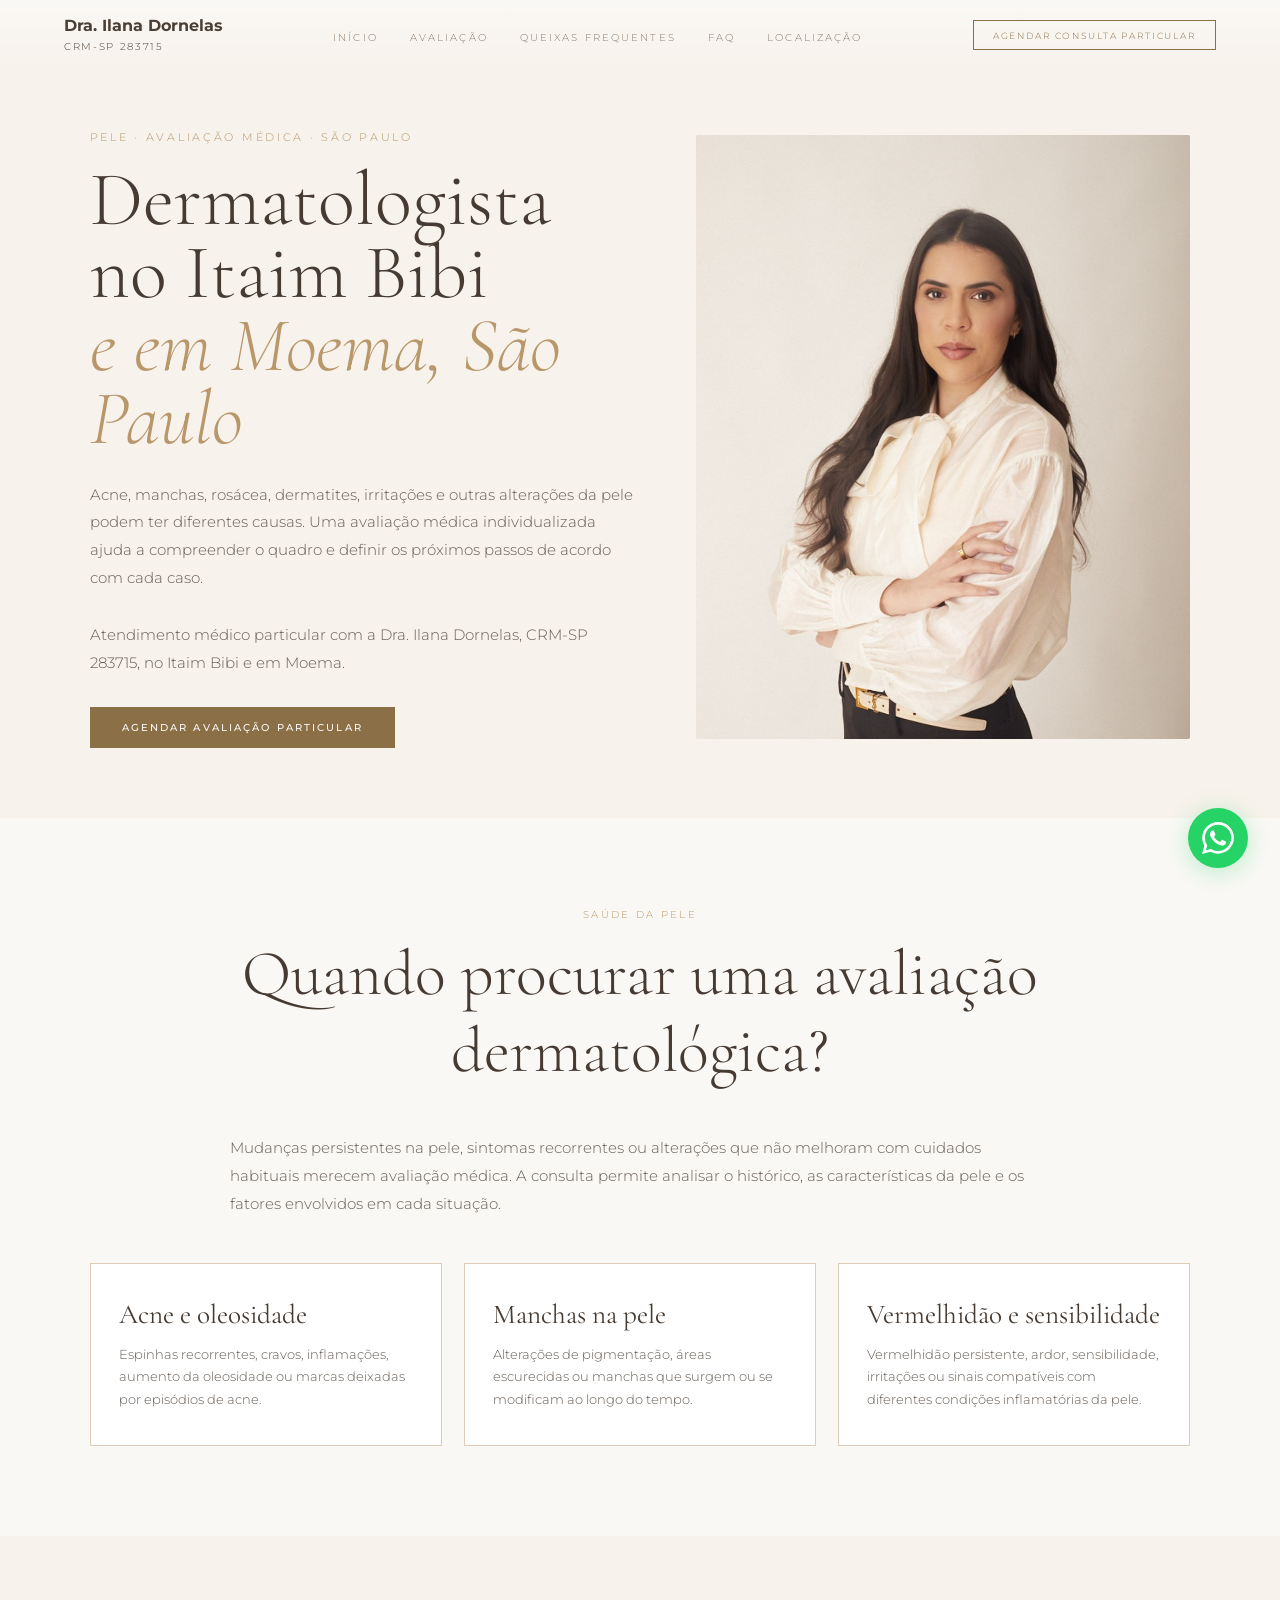
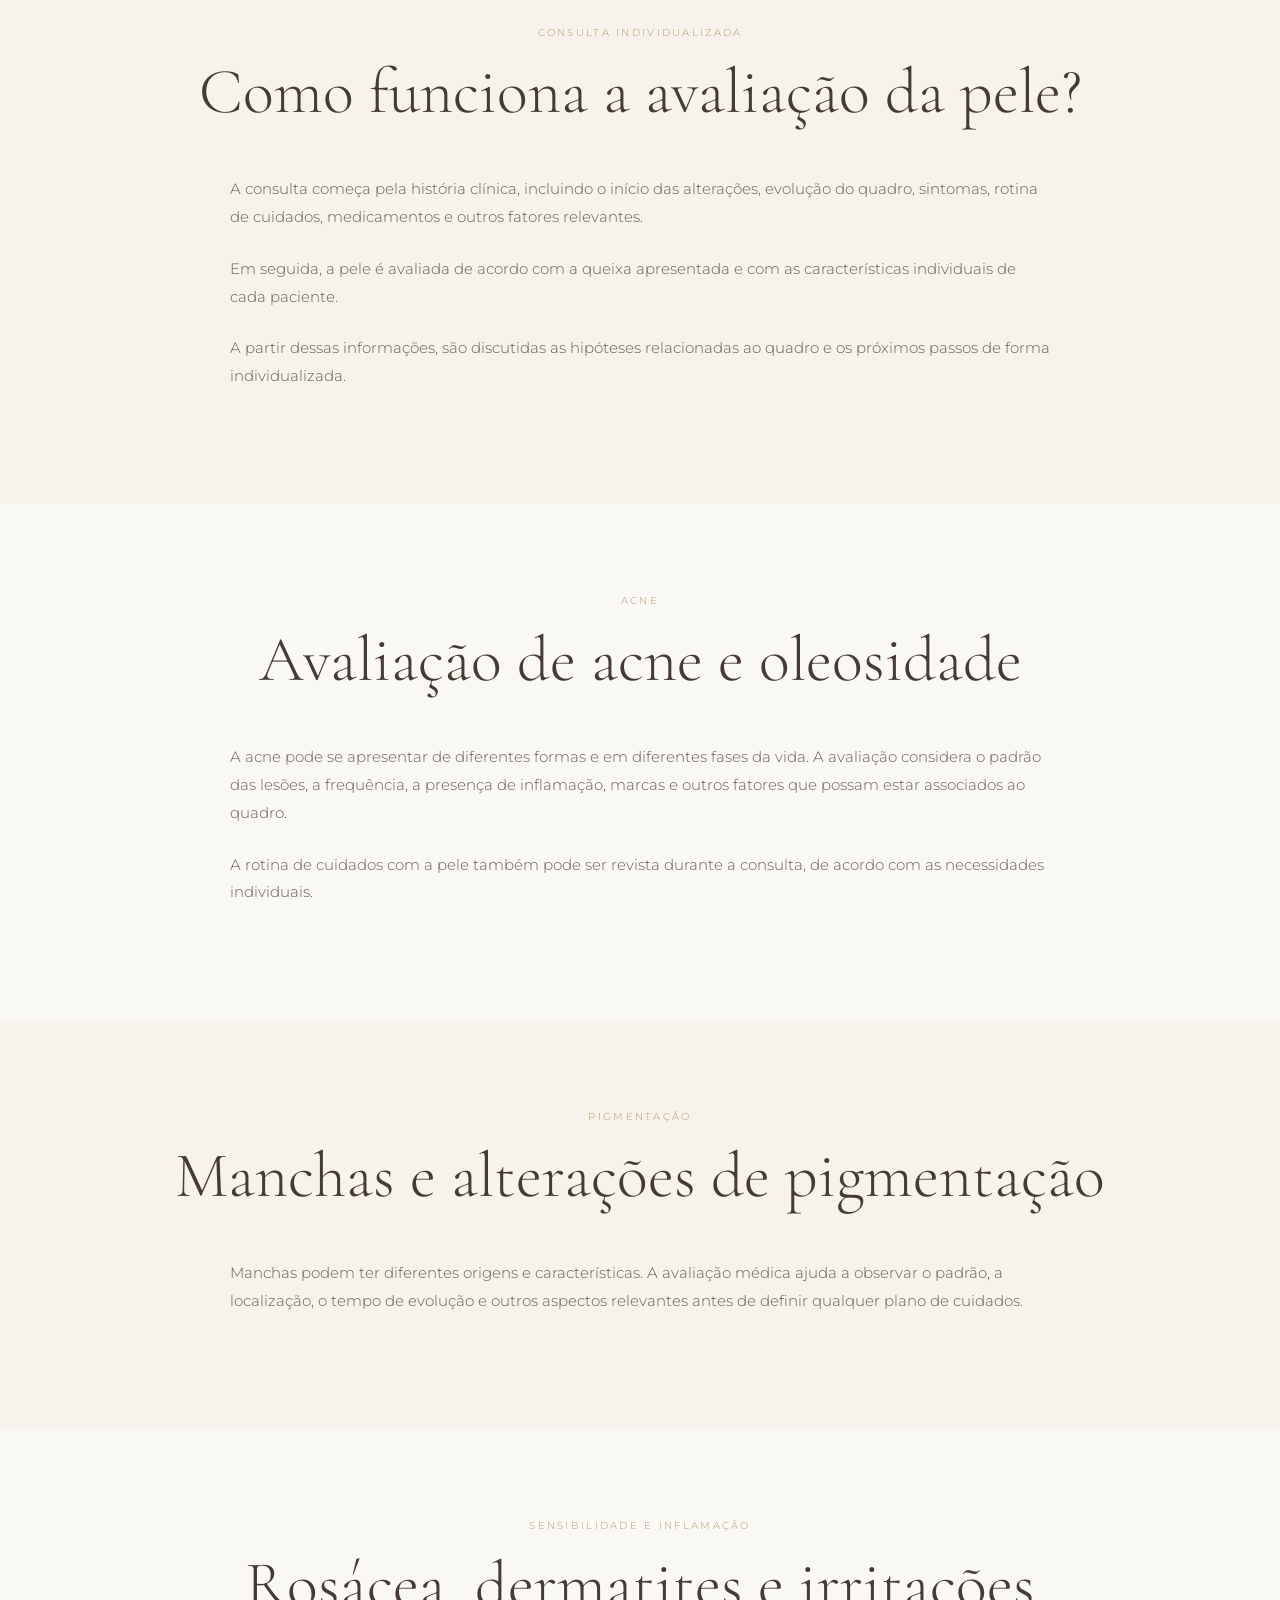
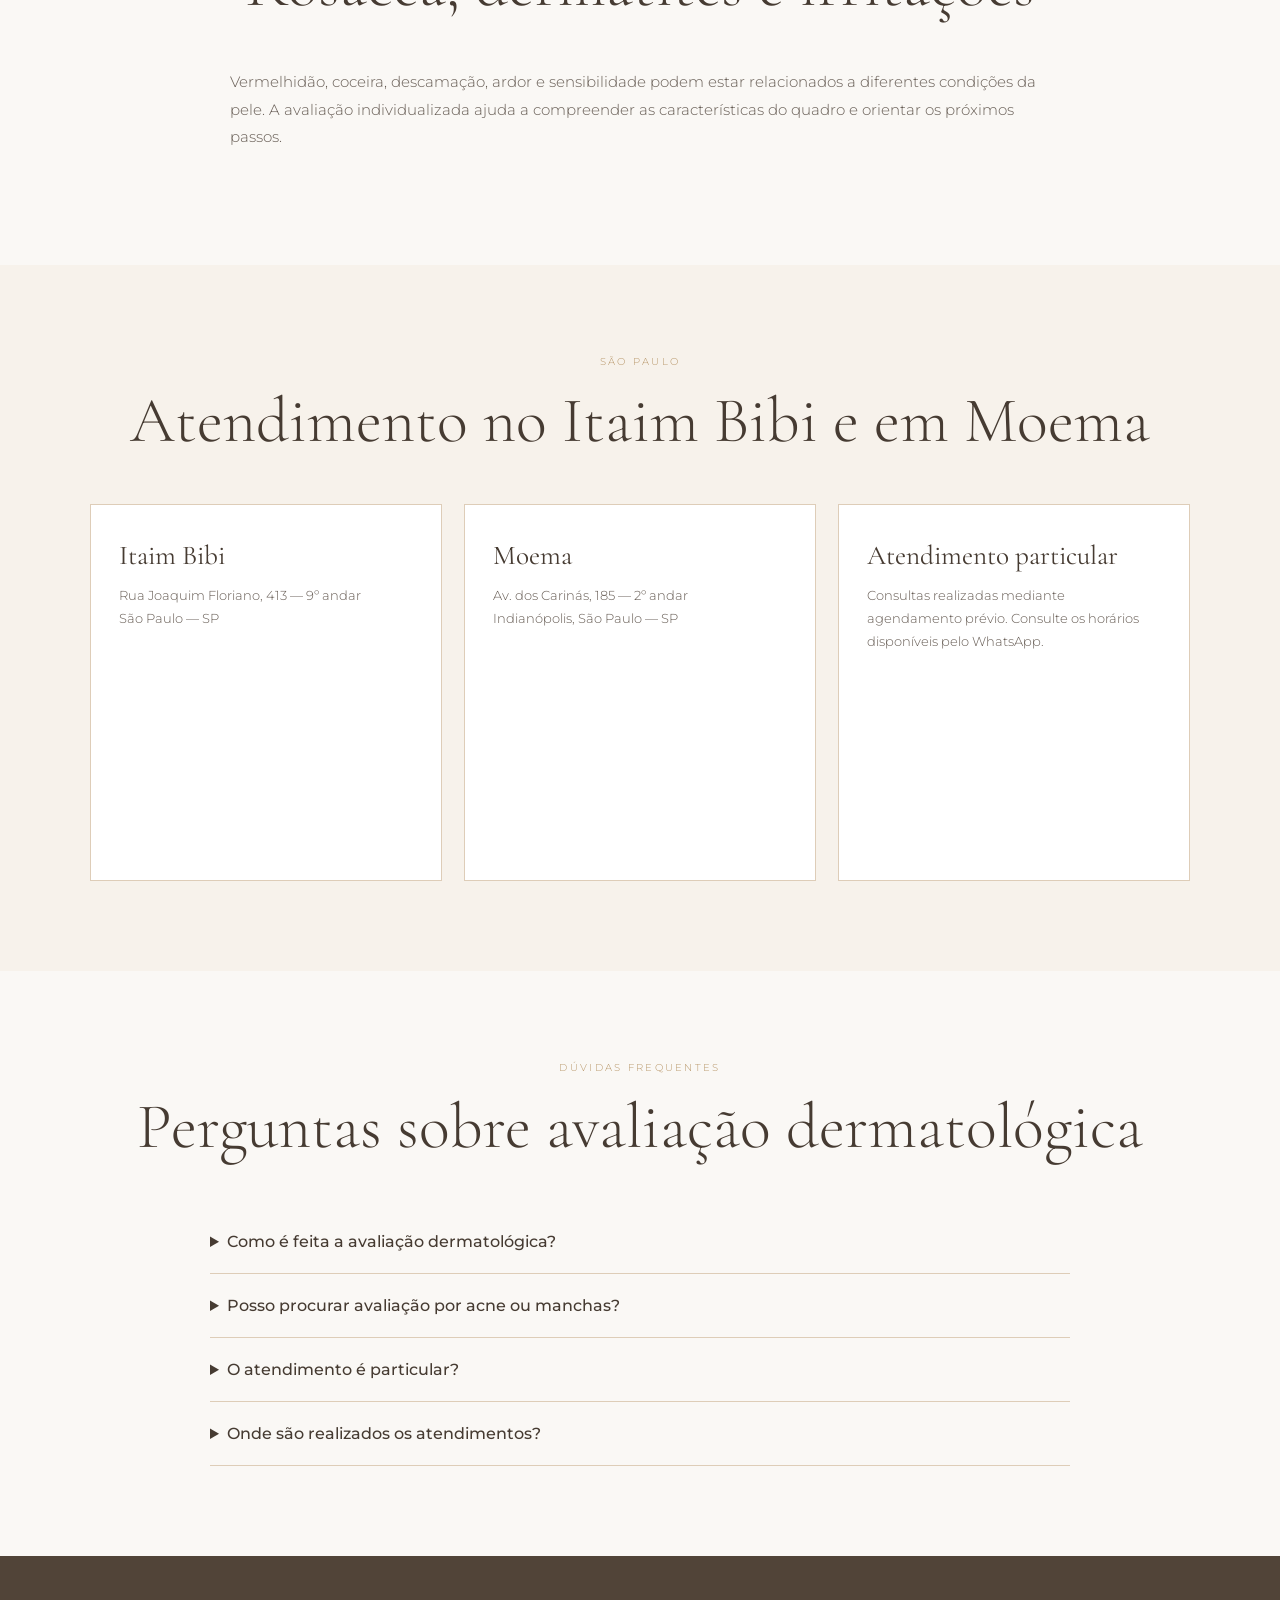
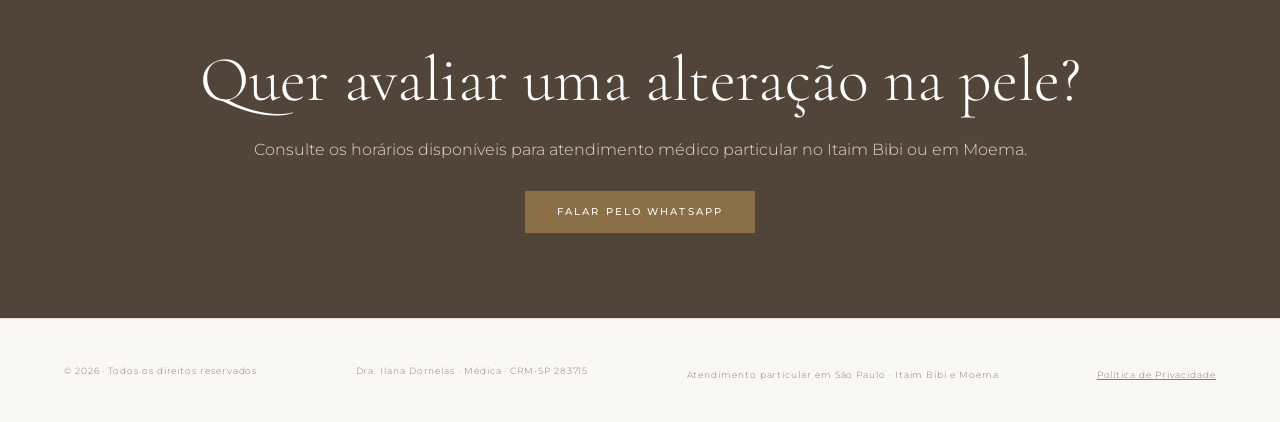
==== commit b5264ea0: "Melhora relevância local da landing de avaliação dermatológica H1 agora cita os bairros (Itaim Bibi/" ====
--- a/avaliacao-dermatologica-sao-paulo/index.html
+++ b/avaliacao-dermatologica-sao-paulo/index.html
@@ -275,6 +275,42 @@
 }
 </style>
 
+<script type="application/ld+json">
+{
+  "@context": "https://schema.org",
+  "@graph": [
+    {
+      "@type": "MedicalClinic",
+      "name": "Dra. Ilana Dornelas — Dermatologia (Itaim Bibi)",
+      "medicalSpecialty": "Dermatology",
+      "telephone": "+5511925243636",
+      "url": "https://drailanadornelas.com.br/avaliacao-dermatologica-sao-paulo/",
+      "address": {
+        "@type": "PostalAddress",
+        "streetAddress": "Rua Joaquim Floriano, 413 — 9º andar",
+        "addressLocality": "São Paulo",
+        "addressRegion": "SP",
+        "addressCountry": "BR"
+      }
+    },
+    {
+      "@type": "MedicalClinic",
+      "name": "Dra. Ilana Dornelas — Dermatologia (Moema)",
+      "medicalSpecialty": "Dermatology",
+      "telephone": "+5511925243636",
+      "url": "https://drailanadornelas.com.br/avaliacao-dermatologica-sao-paulo/",
+      "address": {
+        "@type": "PostalAddress",
+        "streetAddress": "Av. dos Carinás, 185 — 2º andar, Indianópolis",
+        "addressLocality": "São Paulo",
+        "addressRegion": "SP",
+        "addressCountry": "BR"
+      }
+    }
+  ]
+}
+</script>
+
 </head>
 
 <body>
@@ -323,8 +359,8 @@
       </p>
 
       <h1 class="lp-title">
-        Avaliação Dermatológica<br>
-        <em>em São Paulo</em>
+        Dermatologista no Itaim Bibi<br>
+        <em>e em Moema, São Paulo</em>
       </h1>
 
       <p class="lp-intro">
@@ -528,6 +564,12 @@
           Rua Joaquim Floriano, 413 — 9º andar<br>
           São Paulo — SP
         </p>
+        <iframe
+          src="https://maps.google.com/maps?q=Rua%20Joaquim%20Floriano%2C%20413%2C%20S%C3%A3o%20Paulo%20-%20SP&output=embed"
+          width="100%" height="200" style="border:0; border-radius:8px; margin-top:12px;"
+          loading="lazy" referrerpolicy="no-referrer-when-downgrade"
+          title="Mapa do consultório no Itaim Bibi — Rua Joaquim Floriano, 413">
+        </iframe>
       </div>
 
       <div class="lp-card">
@@ -536,6 +578,12 @@
           Av. dos Carinás, 185 — 2º andar<br>
           Indianópolis, São Paulo — SP
         </p>
+        <iframe
+          src="https://maps.google.com/maps?q=Av.%20dos%20Carin%C3%A1s%2C%20185%2C%20Indian%C3%B3polis%2C%20S%C3%A3o%20Paulo%20-%20SP&output=embed"
+          width="100%" height="200" style="border:0; border-radius:8px; margin-top:12px;"
+          loading="lazy" referrerpolicy="no-referrer-when-downgrade"
+          title="Mapa do consultório em Moema — Av. dos Carinás, 185">
+        </iframe>
       </div>
 
       <div class="lp-card">
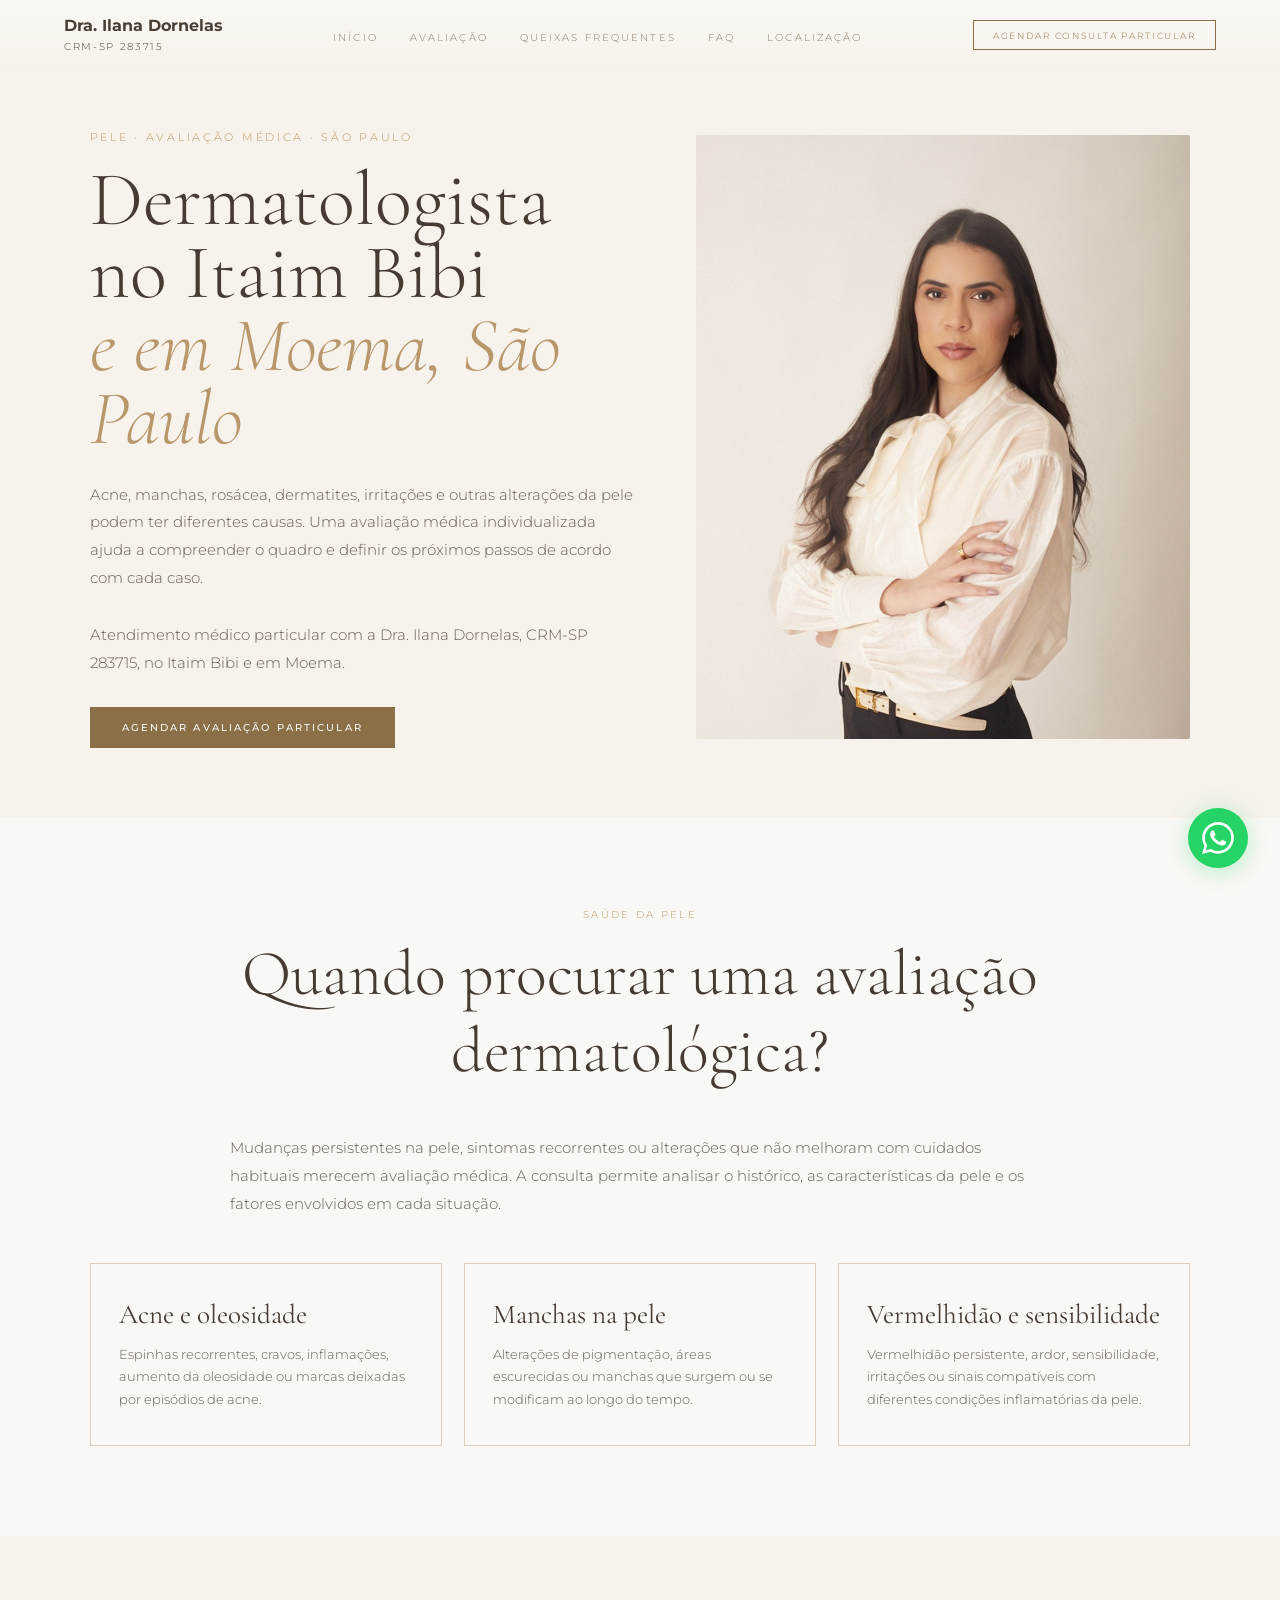
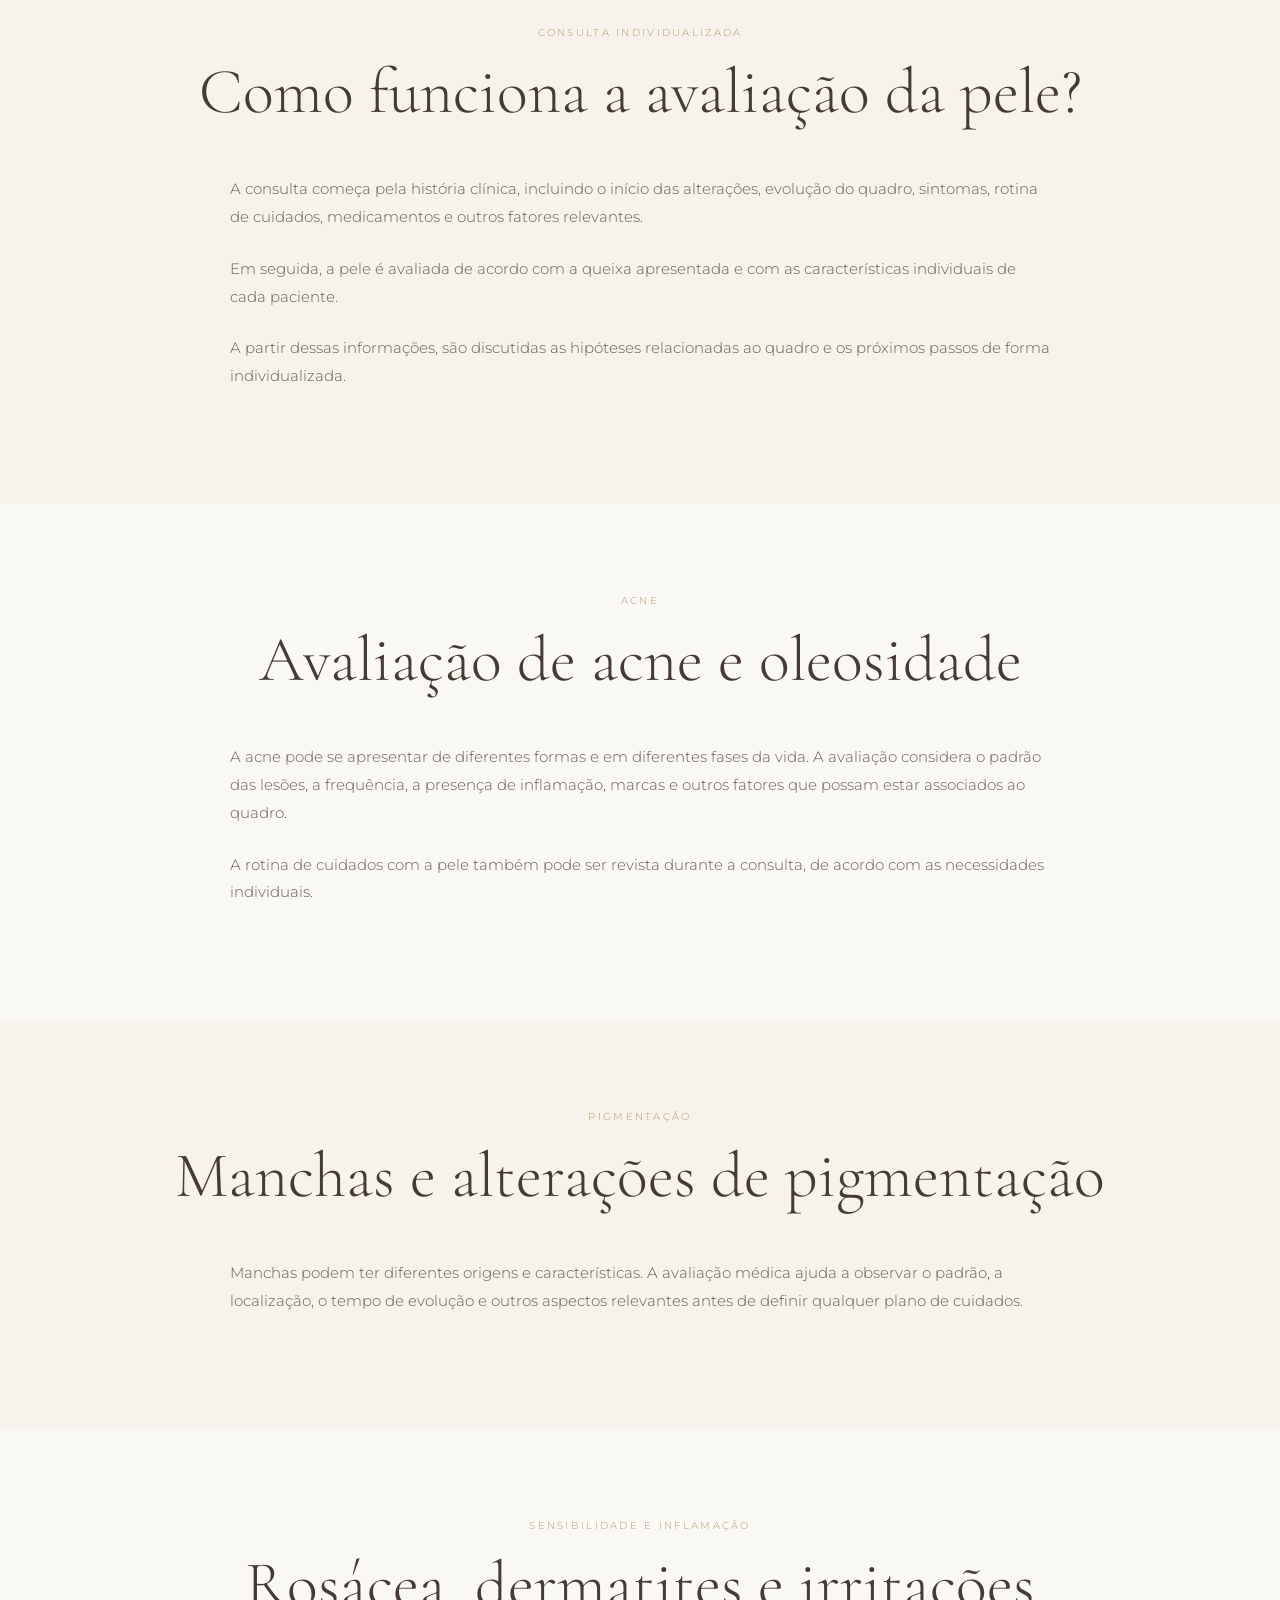
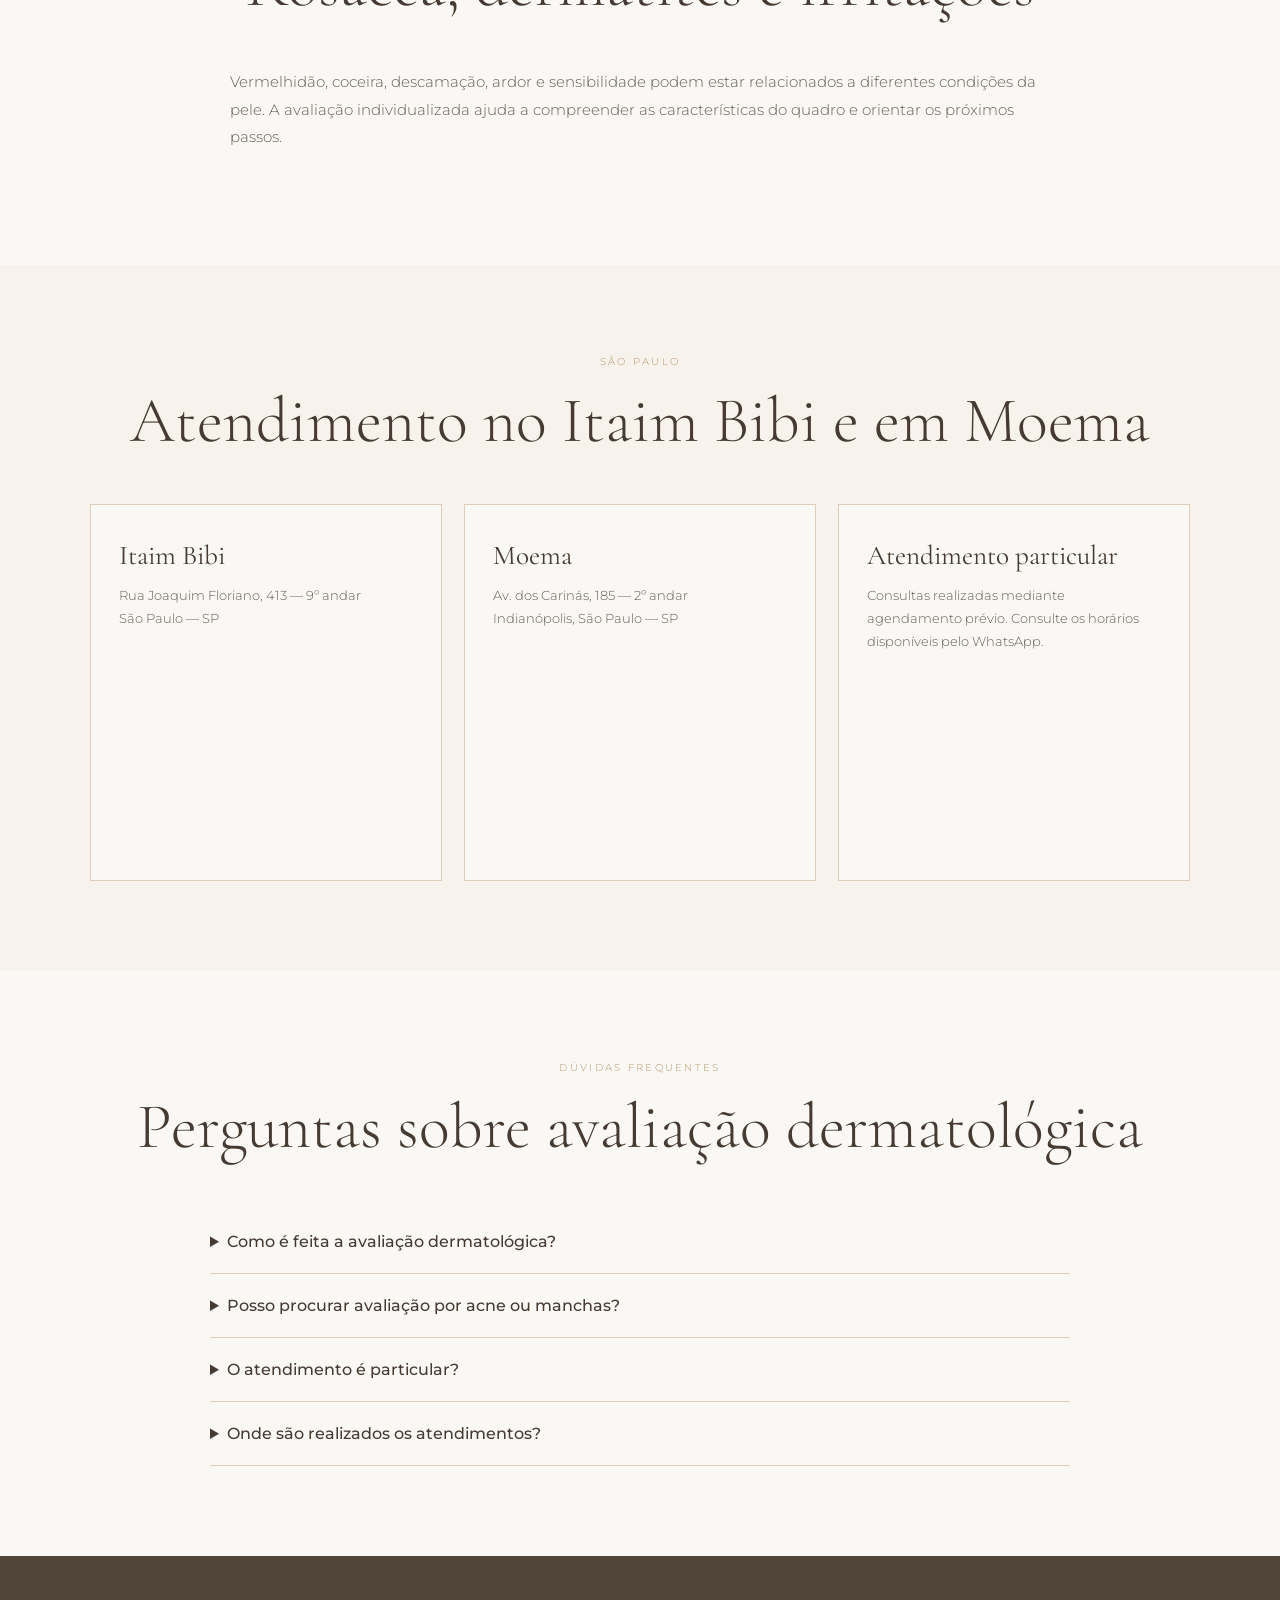
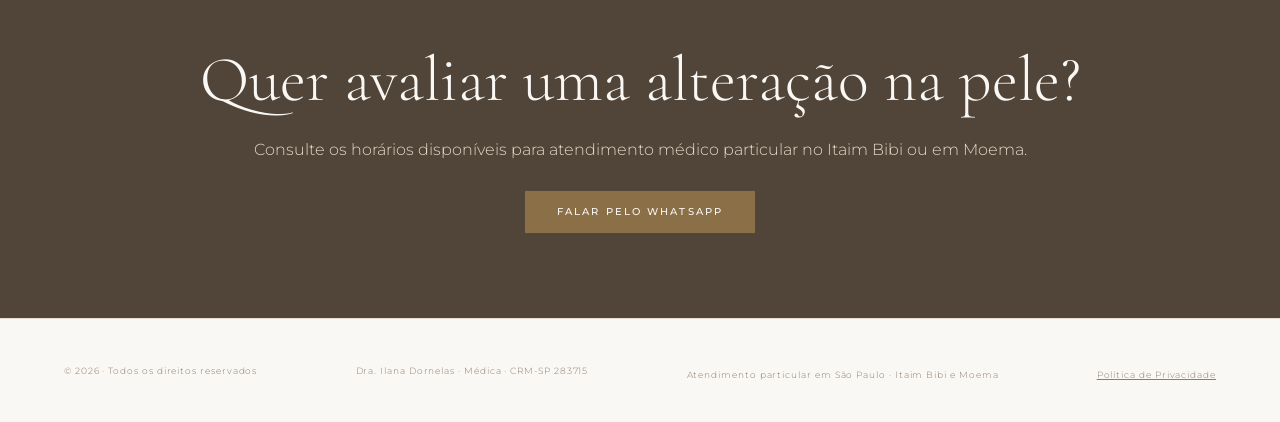
==== commit 6a256945: "Corrige violações de cor contra o manual de marca Auditoria contra manual_marca_ID_v2.pdf (seção No-" ====
--- a/avaliacao-dermatologica-sao-paulo/index.html
+++ b/avaliacao-dermatologica-sao-paulo/index.html
@@ -187,7 +187,7 @@
 .lp-card {
   padding: 34px 28px;
   border: 1px solid #decdb8;
-  background: #fff;
+  background: #FAF8F5;
 }
 
 .lp-card h3 {
@@ -213,7 +213,7 @@
 
 .lp-cta h2 {
   font-family: "Cormorant Garamond", serif;
-  color: #fff;
+  color: #FAF8F5;
   font-size: clamp(2.5rem,5vw,4rem);
   font-weight: 300;
   margin: 0 0 18px;
--- a/assets/css/style.css
+++ b/assets/css/style.css
@@ -160,10 +160,10 @@
 .esp-card-bg{position:absolute;inset:0;transition:transform 0.6s ease}
 .esp-card-bg--rosto{background:linear-gradient(135deg,#c9b49a 0%,#a8896a 100%)}
 .esp-card-bg--cabelo{background:linear-gradient(135deg,#8B7355 0%,#6B5235 100%)}
-.esp-card-bg--laser{background:linear-gradient(135deg,#9eb0a8 0%,#7a9088 100%)}
+.esp-card-bg--laser{background:linear-gradient(135deg,#D4B896 0%,#B8976A 100%)}
 .esp-card-bg--clinica{background:linear-gradient(135deg,#c4b89a 0%,#a09070 100%)}
 .esp-card-bg--cirurgia{background:linear-gradient(135deg,#b5a898 0%,#8c7b6b 100%)}
-.esp-card-bg--skincare{background:linear-gradient(135deg,#c2b5c8 0%,#9a8aa0 100%)}
+.esp-card-bg--skincare{background:linear-gradient(135deg,#8B6F47 0%,#1A1410 100%)}
 .esp-card-img:hover .esp-card-bg{transform:scale(1.04)}
 .esp-card-overlay{position:absolute;inset:0;background:linear-gradient(to top,rgba(26,20,16,0.92) 0%,rgba(26,20,16,0.45) 50%,rgba(26,20,16,0.15) 80%,transparent 100%)}
 .esp-card-content{position:absolute;bottom:0;left:0;right:0;padding:2rem;z-index:2}
